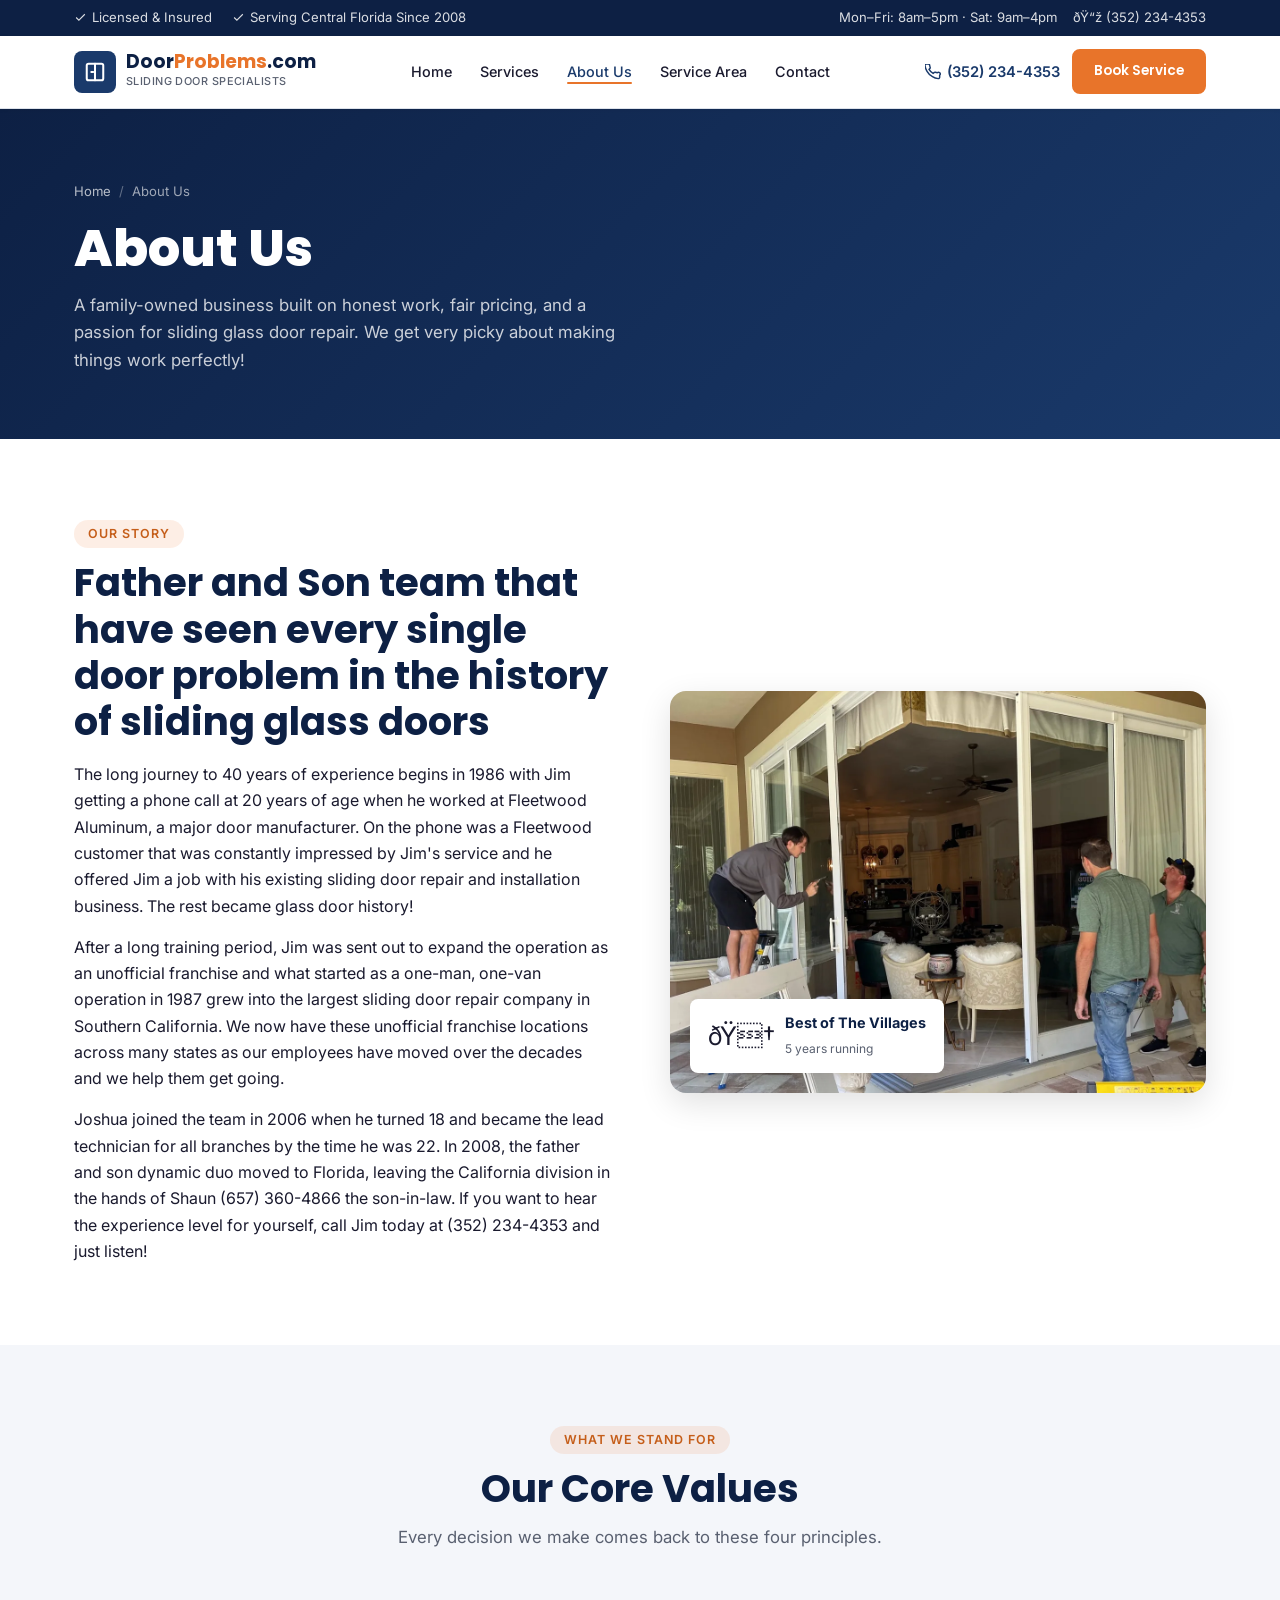
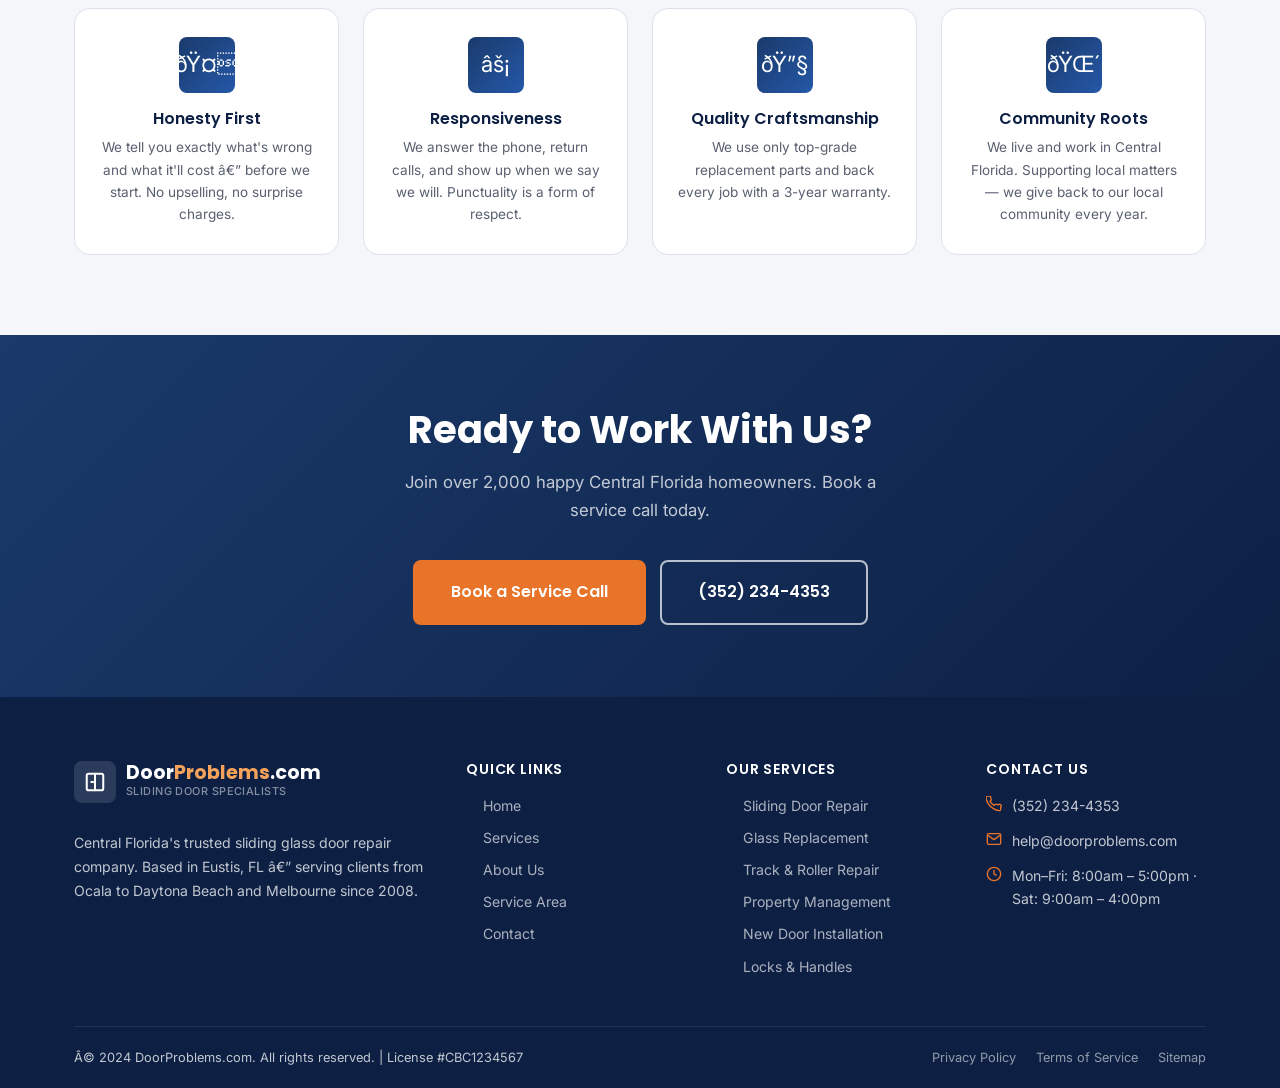
==== about.html @ 9798631f "about: add about-us-pic-02.webp (resized from 3024px to 1200px, 136KB) Co-Authored-By: Claude Sonnet" ====
﻿<!DOCTYPE html>
<html lang="en">
<head>
  <meta charset="UTF-8">
  <meta name="viewport" content="width=device-width, initial-scale=1.0">
  <meta name="description" content="About DoorProblems.com â€” a family-owned sliding glass door repair company serving Central Florida since 2008. Meet our team and learn our story.">
  <meta name="keywords" content="about DoorProblems, sliding door repair company Florida, local door repair, family owned business The Villages">
  <meta property="og:title" content="About Us | DoorProblems.com â€” Sliding Door Repair Florida">
  <title>About Us | DoorProblems.com â€” Sliding Glass Door Repair Central Florida</title>
  <link rel="canonical" href="https://doorproblems.com/about.html">
  <link rel="preconnect" href="https://fonts.googleapis.com">
  <link rel="preconnect" href="https://fonts.gstatic.com" crossorigin>
  <link href="https://fonts.googleapis.com/css2?family=Inter:wght@400;500;600&family=Poppins:wght@600;700;800&display=swap" rel="stylesheet">
  <meta property="og:type" content="website">
  <meta property="og:url" content="https://doorproblems.com/about.html">
  <meta property="og:site_name" content="DoorProblems.com">
  <meta property="og:description" content="About DoorProblems.com â€” a family-owned sliding glass door repair company serving Central Florida since 2008. Meet our team and learn our story.">
  <meta property="og:image" content="https://doorproblems.com/images/josh-chris-resized-01.jpg">
  <meta name="twitter:card" content="summary_large_image">
  <meta name="twitter:title" content="About Us | DoorProblems.com â€” Sliding Door Repair Florida">
  <meta name="twitter:description" content="About DoorProblems.com â€” a family-owned sliding glass door repair company serving Central Florida since 2008. Meet our team and learn our story.">
  <meta name="twitter:image" content="https://doorproblems.com/images/josh-chris-resized-01.jpg">
  <meta name="theme-color" content="#0d2044">
  <link rel="stylesheet" href="css/styles.css">

  <!-- Structured data: LocalBusiness (service-area) + WebSite. Helps Google show
       the business in local results, the map pack, and rich snippets. -->
  <script type="application/ld+json">
  {
    "@context": "https://schema.org",
    "@graph": [
      {
        "@type": "LocalBusiness",
        "@id": "https://doorproblems.com/#business",
        "name": "DoorProblems.com",
        "alternateName": "Sliding Door Specialists",
        "url": "https://doorproblems.com/",
        "image": "https://doorproblems.com/images/josh-chris-resized-01.jpg",
        "description": "Family-run sliding glass door repair serving Central Florida since 2008 â€” roller and track repair, glass replacement, new door installation, locks and handles. Flat-rate pricing over the phone.",
        "telephone": "+13522344353",
        "email": "help@doorproblems.com",
        "foundingDate": "2008",
        "priceRange": "$$",
        "address": {
          "@type": "PostalAddress",
          "addressRegion": "FL",
          "addressCountry": "US"
        },
        "areaServed": [
          { "@type": "City", "name": "Eustis, FL" },
          { "@type": "City", "name": "The Villages, FL" },
          { "@type": "City", "name": "Ocala, FL" },
          { "@type": "City", "name": "Daytona Beach, FL" },
          { "@type": "City", "name": "Melbourne, FL" },
          { "@type": "City", "name": "Orlando, FL" },
          { "@type": "City", "name": "Kissimmee, FL" },
          { "@type": "City", "name": "Leesburg, FL" },
          { "@type": "AdministrativeArea", "name": "Central Florida" }
        ],
        "openingHoursSpecification": [
          {
            "@type": "OpeningHoursSpecification",
            "dayOfWeek": ["Monday", "Tuesday", "Wednesday", "Thursday", "Friday"],
            "opens": "08:00",
            "closes": "17:00"
          }
        ],
        "knowsAbout": [
          "Sliding glass door repair",
          "Door roller replacement",
          "Sliding door track repair",
          "Glass replacement",
          "Sliding door lock and handle repair",
          "New sliding door installation"
        ]
      },
      {
        "@type": "WebSite",
        "@id": "https://doorproblems.com/#website",
        "url": "https://doorproblems.com/",
        "name": "DoorProblems.com",
        "publisher": { "@id": "https://doorproblems.com/#business" }
      }
    ]
  }
  </script>
  <link rel="icon" href="data:image/svg+xml,<svg xmlns='http://www.w3.org/2000/svg' viewBox='0 0 100 100'><text y='.9em' font-size='90'>ðŸšª</text></svg>">
</head>
<body>

  <!-- Top Bar -->
  <div class="top-bar">
    <div class="container">
      <div class="top-bar-left">
        <div class="top-bar-badge">
          <svg width="13" height="13" viewBox="0 0 24 24" fill="none" stroke="currentColor" stroke-width="2"><polyline points="20 6 9 17 4 12"/></svg>
          Licensed &amp; Insured
        </div>
        <div class="top-bar-badge">
          <svg width="13" height="13" viewBox="0 0 24 24" fill="none" stroke="currentColor" stroke-width="2"><polyline points="20 6 9 17 4 12"/></svg>
          Serving Central Florida Since 2008
        </div>
      </div>
      <div class="top-bar-right">
        <span>Mon&#x2013;Fri: 8am&#x2013;5pm &middot; Sat: 9am&#x2013;4pm</span>
        <a href="tel:3522344353">ðŸ“ž (352) 234-4353</a>
      </div>
    </div>
  </div>

  <!-- Navigation -->
  <nav class="nav">
    <div class="container nav-inner">
      <a href="index.html" class="nav-logo">
        <div class="nav-logo-icon">
          <svg width="22" height="22" viewBox="0 0 24 24" fill="none" stroke="currentColor" stroke-width="2.2" stroke-linecap="round" stroke-linejoin="round"><rect x="3" y="3" width="18" height="18" rx="2"/><line x1="12" y1="3" x2="12" y2="21"/><line x1="8" y1="12" x2="10" y2="12"/></svg>
        </div>
        <div>
          <div class="nav-logo-text">Door<span>Problems</span>.com</div>
          <div class="nav-logo-sub">Sliding Door Specialists</div>
        </div>
      </a>
      <ul class="nav-links">
        <li><a href="index.html">Home</a></li>
        <li><a href="services.html">Services</a></li>
        <li><a href="about.html" class="active">About Us</a></li>
        <li><a href="service-area.html">Service Area</a></li>
        <li><a href="contact.html">Contact</a></li>
      </ul>
      <div class="nav-cta">
        <a href="tel:3522344353" class="nav-phone">
          <svg width="16" height="16" viewBox="0 0 24 24" fill="none" stroke="currentColor" stroke-width="2.2"><path d="M22 16.92v3a2 2 0 01-2.18 2 19.79 19.79 0 01-8.63-3.07A19.5 19.5 0 013.07 11a19.79 19.79 0 01-3.07-8.67A2 2 0 012 .18h3a2 2 0 012 1.72c.127.96.361 1.903.7 2.81a2 2 0 01-.45 2.11L6.09 8.07a16 16 0 006.11 6.11l1.27-1.27a2 2 0 012.11-.45c.907.339 1.85.573 2.81.7A2 2 0 0122 16.92z"/></svg>
          (352) 234-4353
        </a>
        <a href="contact.html#booking" class="btn btn-primary btn-sm">Book Service</a>
      </div>
      <button class="hamburger" aria-label="Open menu" aria-expanded="false">
        <span></span><span></span><span></span>
      </button>
    </div>
    <div class="mobile-menu">
      <a href="index.html">Home</a>
      <a href="services.html">Services</a>
      <a href="about.html">About Us</a>
      <a href="service-area.html">Service Area</a>
      <a href="contact.html">Contact</a>
      <a href="tel:3522344353" class="mobile-phone">ðŸ“ž (352) 234-4353</a>
      <a href="contact.html#booking" class="mobile-book">ðŸ“… Book Service</a>
    </div>
  </nav>

  <!-- Page Hero -->
  <div class="page-hero">
    <div class="container">
      <nav class="breadcrumb" aria-label="Breadcrumb">
        <a href="index.html">Home</a>
        <span class="breadcrumb-sep">/</span>
        <span>About Us</span>
      </nav>
      <h1>About Us</h1>
      <p>A family-owned business built on honest work, fair pricing, and a passion for sliding glass door repair. We get very picky about making things work perfectly!</p>
    </div>
  </div>

  <!-- Our Story -->
  <section class="section">
    <div class="container">
      <div style="display:grid;grid-template-columns:1fr 1fr;gap:60px;align-items:center;" class="why-grid">
        <div>
          <span class="section-label">Our Story</span>
          <h2 style=”margin-top:10px;”>Father and Son team that have seen every single door problem in the history of sliding glass doors</h2>
          <p style=”color:var(--text-light);margin-top:16px;”>The long journey to 40 years of experience begins in 1986 with Jim getting a phone call at 20 years of age when he worked at Fleetwood Aluminum, a major door manufacturer. On the phone was a Fleetwood customer that was constantly impressed by Jim's service and he offered Jim a job with his existing sliding door repair and installation business. The rest became glass door history!</p>
          <p style=”color:var(--text-light);”>After a long training period, Jim was sent out to expand the operation as an unofficial franchise and what started as a one-man, one-van operation in 1987 grew into the largest sliding door repair company in Southern California. We now have these unofficial franchise locations across many states as our employees have moved over the decades and we help them get going.</p>
          <p style=”color:var(--text-light);”>Joshua joined the team in 2006 when he turned 18 and became the lead technician for all branches by the time he was 22. In 2008, the father and son dynamic duo moved to Florida, leaving the California division in the hands of Shaun (657) 360-4866 the son-in-law. If you want to hear the experience level for yourself, call Jim today at (352) 234-4353 and just listen!</p>
        </div>
        <div class="why-img-wrap">
          <img src="images/about-us-pic-02.webp" alt="Jim and Joshua — DoorProblems.com Sliding Door Specialists">
          <div class="why-img-badge">
            <div class="why-img-badge-icon">ðŸ†</div>
            <div>
              <strong>Best of The Villages</strong>
              <span>5 years running</span>
            </div>
          </div>
        </div>
      </div>
    </div>
  </section>

  <!-- Values -->
  <section class="section section-alt">
    <div class="container">
      <div class="section-header">
        <span class="section-label">What We Stand For</span>
        <h2>Our Core Values</h2>
        <p>Every decision we make comes back to these four principles.</p>
      </div>
      <div class="values-grid">
        <div class="value-card">
          <div class="value-card-icon">ðŸ¤</div>
          <h3>Honesty First</h3>
          <p>We tell you exactly what's wrong and what it'll cost â€” before we start. No upselling, no surprise charges.</p>
        </div>
        <div class="value-card">
          <div class="value-card-icon">âš¡</div>
          <h3>Responsiveness</h3>
          <p>We answer the phone, return calls, and show up when we say we will. Punctuality is a form of respect.</p>
        </div>
        <div class="value-card">
          <div class="value-card-icon">ðŸ”§</div>
          <h3>Quality Craftsmanship</h3>
          <p>We use only top-grade replacement parts and back every job with a 3-year warranty.</p>
        </div>
        <div class="value-card">
          <div class="value-card-icon">ðŸŒ´</div>
          <h3>Community Roots</h3>
          <p>We live and work in Central Florida. Supporting local matters — we give back to our local community every year.</p>
        </div>
      </div>
    </div>
  </section>

  <!-- CTA Band -->
  <section class="cta-band">
    <div class="container">
      <h2>Ready to Work With Us?</h2>
      <p>Join over 2,000 happy Central Florida homeowners. Book a service call today.</p>
      <div class="cta-band-actions">
        <a href="contact.html#booking" class="btn btn-primary btn-lg">Book a Service Call</a>
        <a href="tel:3522344353" class="btn btn-outline btn-lg">(352) 234-4353</a>
      </div>
    </div>
  </section>

  <!-- Footer -->
  <footer class="footer">
    <div class="container">
      <div class="footer-grid">
        <div class="footer-brand">
          <a href="index.html" class="nav-logo" style="margin-bottom:14px;display:inline-flex;">
            <div class="nav-logo-icon" style="background:rgba(255,255,255,.12);">
              <svg width="22" height="22" viewBox="0 0 24 24" fill="none" stroke="currentColor" stroke-width="2.2" stroke-linecap="round" stroke-linejoin="round"><rect x="3" y="3" width="18" height="18" rx="2"/><line x1="12" y1="3" x2="12" y2="21"/><line x1="8" y1="12" x2="10" y2="12"/></svg>
            </div>
            <div>
              <div class="nav-logo-text">Door<span>Problems</span>.com</div>
              <div class="nav-logo-sub" style="color:rgba(255,255,255,.5);">Sliding Door Specialists</div>
            </div>
          </a>
          <p>Central Florida's trusted sliding glass door repair company. Based in Eustis, FL â€” serving clients from Ocala to Daytona Beach and Melbourne since 2008.</p>
        </div>
        <div class="footer-col">
          <h4>Quick Links</h4>
          <ul>
            <li><a href="index.html">Home</a></li>
            <li><a href="services.html">Services</a></li>
            <li><a href="about.html">About Us</a></li>
            <li><a href="service-area.html">Service Area</a></li>
            <li><a href="contact.html">Contact</a></li>
          </ul>
        </div>
        <div class="footer-col">
          <h4>Our Services</h4>
          <ul>
            <li><a href="services.html#sliding-repair">Sliding Door Repair</a></li>
            <li><a href="services.html#glass">Glass Replacement</a></li>
            <li><a href="services.html#track-roller">Track &amp; Roller Repair</a></li>
            <li><a href="services.html#property">Property Management</a></li>
            <li><a href="services.html#installation">New Door Installation</a></li>
            <li><a href="services.html#locks">Locks &amp; Handles</a></li>
          </ul>
        </div>
        <div class="footer-col">
          <h4>Contact Us</h4>
          <div class="footer-contact-item">
            <svg width="16" height="16" viewBox="0 0 24 24" fill="none" stroke="currentColor" stroke-width="2"><path d="M22 16.92v3a2 2 0 01-2.18 2 19.79 19.79 0 01-8.63-3.07A19.5 19.5 0 013.07 11a19.79 19.79 0 01-3.07-8.67A2 2 0 012 .18h3a2 2 0 012 1.72c.127.96.361 1.903.7 2.81a2 2 0 01-.45 2.11L6.09 8.07a16 16 0 006.11 6.11l1.27-1.27a2 2 0 012.11-.45c.907.339 1.85.573 2.81.7A2 2 0 0122 16.92z"/></svg>
            <div><a href="tel:3522344353">(352) 234-4353</a></div>
          </div>
          <div class="footer-contact-item">
            <svg width="16" height="16" viewBox="0 0 24 24" fill="none" stroke="currentColor" stroke-width="2"><path d="M4 4h16c1.1 0 2 .9 2 2v12c0 1.1-.9 2-2 2H4c-1.1 0-2-.9-2-2V6c0-1.1.9-2 2-2z"/><polyline points="22,6 12,13 2,6"/></svg>
            <div><a href="mailto:help@doorproblems.com">help@doorproblems.com</a></div>
          </div>
          <div class="footer-contact-item">
            <svg width="16" height="16" viewBox="0 0 24 24" fill="none" stroke="currentColor" stroke-width="2"><circle cx="12" cy="12" r="10"/><polyline points="12 6 12 12 16 14"/></svg>
            <div><span>Mon&#x2013;Fri: 8:00am &#x2013; 5:00pm &middot; Sat: 9:00am &#x2013; 4:00pm</span></div>
          </div>
        </div>
      </div>
      <div class="footer-bottom">
        <span>Â© 2024 DoorProblems.com. All rights reserved. | License #CBC1234567</span>
        <div class="footer-bottom-links">
          <a href="#">Privacy Policy</a>
          <a href="#">Terms of Service</a>
          <a href="index.html">Sitemap</a>
        </div>
      </div>
    </div>
  </footer>

  <div class="sticky-call-bar">
    <a href="tel:3522344353" class="sticky-call">ðŸ“ž Call Now</a>
    <a href="contact.html#booking" class="sticky-book">ðŸ“… Book Online</a>
  </div>

  <script src="js/main.js"></script>
</body>
</html>
---- css/styles.css ----
/* ============================================================
   DoorProblems.com — Main Stylesheet
   Color palette: Navy primary, Orange accent, clean neutrals
   ============================================================ */

/* ── Reset & Base ─────────────────────────────────────────── */
*, *::before, *::after { box-sizing: border-box; margin: 0; padding: 0; }

:root {
  --primary:       #1a3a6b;
  --primary-dark:  #0d2044;
  --primary-light: #2558a8;
  --accent:        #e8742a;
  --accent-light:  #f5a35a;
  --accent-dark:   #c55e1a;
  --bg:            #f4f6fa;
  --bg-alt:        #ffffff;
  --text:          #1a1a2e;
  --text-light:    #596070;
  --border:        #dde2ea;
  --white:         #ffffff;
  --shadow-sm:     0 1px 4px rgba(0,0,0,.07);
  --shadow-md:     0 4px 16px rgba(0,0,0,.1);
  --shadow-lg:     0 10px 32px rgba(0,0,0,.12);
  --radius:        8px;
  --radius-lg:     16px;
  --ease:          .25s ease;
  --sans:          'Inter', system-ui, sans-serif;
  --heading:       'Poppins', var(--sans);
  --max-w:         1180px;
}

html { scroll-behavior: smooth; overflow-x: hidden; }
body { overflow-x: hidden; }

body {
  font-family: var(--sans);
  font-size: 16px;
  line-height: 1.65;
  color: var(--text);
  background: var(--bg-alt);
}

img { max-width: 100%; height: auto; display: block; }
a { color: inherit; text-decoration: none; }
ul { list-style: none; }

/* ── Typography ───────────────────────────────────────────── */
h1,h2,h3,h4 {
  font-family: var(--heading);
  line-height: 1.2;
  color: var(--primary-dark);
}
h1 { font-size: clamp(2rem, 5vw, 3.2rem); font-weight: 800; }
h2 { font-size: clamp(1.6rem, 3.5vw, 2.4rem); font-weight: 700; }
h3 { font-size: clamp(1.15rem, 2.5vw, 1.4rem); font-weight: 600; }
h4 { font-size: 1rem; font-weight: 600; }

p { margin-bottom: .9rem; }
p:last-child { margin-bottom: 0; }

/* ── Utilities ────────────────────────────────────────────── */
.container  { max-width: var(--max-w); margin: 0 auto; padding: 0 24px; }
.section    { padding: 80px 0; }
.section-alt { background: var(--bg); }

.section-label {
  display: inline-block;
  background: rgba(232,116,42,.12);
  color: var(--accent-dark);
  font-size: .78rem;
  font-weight: 600;
  letter-spacing: .08em;
  text-transform: uppercase;
  padding: 4px 14px;
  border-radius: 99px;
  margin-bottom: 12px;
}

.section-header { text-align: center; margin-bottom: 56px; }
.section-header p {
  max-width: 580px;
  margin: 12px auto 0;
  color: var(--text-light);
  font-size: 1.05rem;
}

.btn {
  display: inline-flex;
  align-items: center;
  gap: 8px;
  padding: 14px 28px;
  border-radius: var(--radius);
  font-family: var(--heading);
  font-size: .92rem;
  font-weight: 600;
  cursor: pointer;
  border: 2px solid transparent;
  transition: all var(--ease);
  white-space: nowrap;
}
.btn-primary {
  background: var(--accent);
  color: var(--white);
  border-color: var(--accent);
}
.btn-primary:hover { background: var(--accent-dark); border-color: var(--accent-dark); transform: translateY(-1px); box-shadow: var(--shadow-md); }
.btn-outline {
  background: transparent;
  color: var(--white);
  border-color: rgba(255,255,255,.7);
}
.btn-outline:hover { background: rgba(255,255,255,.15); border-color: var(--white); }
.btn-secondary {
  background: var(--white);
  color: var(--primary);
  border-color: var(--border);
}
.btn-secondary:hover { border-color: var(--primary); background: var(--bg); transform: translateY(-1px); }
.btn-lg { padding: 17px 36px; font-size: 1rem; }
.btn-sm { padding: 9px 20px; font-size: .85rem; }

/* ── Top Bar ──────────────────────────────────────────────── */
.top-bar {
  background: var(--primary-dark);
  color: rgba(255,255,255,.85);
  font-size: .82rem;
  padding: 7px 0;
}
.top-bar .container {
  display: flex;
  justify-content: space-between;
  align-items: center;
  gap: 16px;
  flex-wrap: wrap;
}
.top-bar a { color: rgba(255,255,255,.85); transition: color var(--ease); }
.top-bar a:hover { color: var(--accent-light); }
.top-bar-left { display: flex; gap: 20px; align-items: center; }
.top-bar-right { display: flex; gap: 16px; align-items: center; }
.top-bar-badge {
  display: flex;
  align-items: center;
  gap: 5px;
}
.top-bar-badge svg { flex-shrink: 0; }

/* ── Navigation ───────────────────────────────────────────── */
.nav {
  position: sticky;
  top: 0;
  z-index: 900;
  background: var(--white);
  border-bottom: 1px solid var(--border);
  box-shadow: var(--shadow-sm);
}
.nav-inner {
  display: flex;
  align-items: center;
  justify-content: space-between;
  height: 72px;
  gap: 24px;
}

/* Logo */
.nav-logo {
  display: flex;
  align-items: center;
  gap: 10px;
  flex-shrink: 0;
}
.nav-logo-icon {
  width: 42px;
  height: 42px;
  background: var(--primary);
  border-radius: var(--radius);
  display: flex;
  align-items: center;
  justify-content: center;
  color: var(--white);
}
.nav-logo-text {
  font-family: var(--heading);
  font-size: 1.18rem;
  font-weight: 700;
  color: var(--primary-dark);
  line-height: 1.1;
}
.nav-logo-text span { color: var(--accent); }
.nav-logo-sub {
  font-family: var(--sans);
  font-size: .68rem;
  font-weight: 500;
  color: var(--text-light);
  letter-spacing: .04em;
  text-transform: uppercase;
}

/* Nav links */
.nav-links {
  display: flex;
  align-items: center;
  gap: 4px;
  flex: 1;
  justify-content: center;
}
.nav-links a {
  font-size: .9rem;
  font-weight: 500;
  color: var(--text);
  padding: 8px 12px;
  border-radius: var(--radius);
  transition: all var(--ease);
  position: relative;
}
.nav-links a::after {
  content: '';
  position: absolute;
  bottom: 4px;
  left: 12px;
  right: 12px;
  height: 2px;
  background: var(--accent);
  border-radius: 2px;
  transform: scaleX(0);
  transition: transform var(--ease);
}
.nav-links a:hover, .nav-links a.active { color: var(--primary); }
.nav-links a:hover::after, .nav-links a.active::after { transform: scaleX(1); }

.nav-cta {
  display: flex;
  align-items: center;
  gap: 12px;
  flex-shrink: 0;
}
.nav-phone {
  font-weight: 600;
  color: var(--primary);
  font-size: .92rem;
  display: flex;
  align-items: center;
  gap: 6px;
}
.nav-phone:hover { color: var(--accent); }

/* Hamburger */
.hamburger {
  display: none;
  flex-direction: column;
  justify-content: center;
  gap: 5px;
  width: 40px;
  height: 40px;
  background: none;
  border: 1px solid var(--border);
  border-radius: var(--radius);
  cursor: pointer;
  padding: 8px;
  transition: all var(--ease);
}
.hamburger:hover { border-color: var(--primary); }
.hamburger span {
  display: block;
  height: 2px;
  background: var(--primary-dark);
  border-radius: 2px;
  transition: all var(--ease);
}
.hamburger.open span:nth-child(1) { transform: translateY(7px) rotate(45deg); }
.hamburger.open span:nth-child(2) { opacity: 0; }
.hamburger.open span:nth-child(3) { transform: translateY(-7px) rotate(-45deg); }

/* Mobile drawer */
.mobile-menu {
  display: none;
  flex-direction: column;
  background: var(--white);
  border-top: 1px solid var(--border);
  padding: 16px 24px 24px;
  gap: 4px;
  box-shadow: var(--shadow-md);
}
.mobile-menu.open { display: flex; }
.mobile-menu a {
  padding: 12px 16px;
  border-radius: var(--radius);
  font-weight: 500;
  color: var(--text);
  transition: background var(--ease);
}
.mobile-menu a:hover { background: var(--bg); color: var(--primary); }
.mobile-menu .mobile-book {
  margin-top: 12px;
  background: var(--accent);
  color: var(--white);
  text-align: center;
  font-weight: 600;
  border-radius: var(--radius);
  padding: 14px;
}
.mobile-menu .mobile-phone {
  display: flex;
  align-items: center;
  justify-content: center;
  gap: 8px;
  margin-top: 8px;
  padding: 12px;
  border: 2px solid var(--primary);
  border-radius: var(--radius);
  color: var(--primary);
  font-weight: 600;
  text-align: center;
}

/* ── Hero ─────────────────────────────────────────────────── */
.hero {
  position: relative;
  min-height: 88vh;
  display: flex;
  align-items: center;
  overflow: hidden;
  background: var(--primary-dark);
}
.hero-bg {
  position: absolute;
  inset: 0;
  object-fit: cover;
  width: 100%;
  height: 100%;
  opacity: .28;
}
.hero-overlay {
  position: absolute;
  inset: 0;
  background: linear-gradient(135deg, rgba(13,32,68,.92) 0%, rgba(26,58,107,.75) 60%, rgba(37,88,168,.5) 100%);
}
.hero-content {
  position: relative;
  z-index: 2;
  padding: 80px 0;
  display: flex;
  align-items: center;
  gap: 48px;
}

/* Left text column */
.hero-text {
  flex: 0 0 50%;
  max-width: 50%;
}

/* Right video column */
.hero-video {
  flex: 0 0 calc(50% - 24px);
  max-width: calc(50% - 24px);
  border-radius: var(--radius-lg);
  overflow: hidden;
  box-shadow: 0 24px 64px rgba(0,0,0,.45);
  position: relative;
  aspect-ratio: 16 / 9;
  background: #0d2044;
}

.hero-video-el {
  width: 100%;
  height: 100%;
  display: block;
  object-fit: cover;
}

.hero-video-overlay {
  position: absolute;
  inset: 0;
  display: flex;
  flex-direction: column;
  align-items: center;
  justify-content: center;
  gap: 14px;
  background: rgba(13,32,68,.30);
  border: none;
  cursor: pointer;
  transition: background .2s;
}
.hero-video-overlay:hover { background: rgba(13,32,68,.12); }
.hero-video-overlay.is-hidden { display: none; }

.hero-video-btn {
  width: 72px;
  height: 72px;
  border-radius: 50%;
  background: rgba(255,255,255,.92);
  display: flex;
  align-items: center;
  justify-content: center;
  box-shadow: 0 6px 20px rgba(0,0,0,.35);
}
.hero-video-tri {
  width: 0;
  height: 0;
  border-style: solid;
  border-width: 13px 0 13px 22px;
  border-color: transparent transparent transparent #0d2044;
  margin-left: 5px;
}
.hero-video-cap {
  color: #fff;
  font-weight: 600;
  font-size: .95rem;
  text-shadow: 0 2px 8px rgba(0,0,0,.6);
  letter-spacing: .3px;
}
.hero-badge {
  display: inline-flex;
  align-items: center;
  gap: 8px;
  background: rgba(255,255,255,.12);
  border: 1px solid rgba(255,255,255,.25);
  color: rgba(255,255,255,.9);
  font-size: .8rem;
  font-weight: 600;
  letter-spacing: .06em;
  text-transform: uppercase;
  padding: 6px 16px;
  border-radius: 99px;
  margin-bottom: 24px;
  backdrop-filter: blur(6px);
}
.hero-badge-dot {
  width: 7px;
  height: 7px;
  background: #4ade80;
  border-radius: 50%;
  animation: pulse-dot 2s infinite;
}
@keyframes pulse-dot {
  0%,100% { opacity: 1; transform: scale(1); }
  50% { opacity: .6; transform: scale(1.4); }
}
.hero h1 {
  color: var(--white);
  margin-bottom: 20px;
  max-width: 680px;
}
.hero h1 .highlight { color: var(--accent-light); }
.hero-sub {
  color: rgba(255,255,255,.82);
  font-size: 1.12rem;
  max-width: 560px;
  margin-bottom: 36px;
  line-height: 1.7;
}
.hero-actions { display: flex; gap: 14px; flex-wrap: wrap; margin-bottom: 56px; }
.hero-stats {
  display: flex;
  gap: 40px;
  flex-wrap: wrap;
}
.hero-stat {
  display: flex;
  flex-direction: column;
}
.hero-stat-num {
  font-family: var(--heading);
  font-size: 2rem;
  font-weight: 800;
  color: var(--white);
  line-height: 1;
}
.hero-stat-label {
  font-size: .8rem;
  color: rgba(255,255,255,.65);
  margin-top: 4px;
  text-transform: uppercase;
  letter-spacing: .06em;
}

/* ── Trust Badges ─────────────────────────────────────────── */
.trust-strip {
  background: var(--primary);
  padding: 20px 0;
}
.trust-strip-inner {
  display: flex;
  align-items: center;
  justify-content: center;
  gap: 0;
  flex-wrap: wrap;
}
.trust-badge {
  display: flex;
  align-items: center;
  gap: 10px;
  color: var(--white);
  padding: 12px 28px;
  border-right: 1px solid rgba(255,255,255,.15);
}
.trust-badge:last-child { border-right: none; }
.trust-badge-icon {
  width: 36px;
  height: 36px;
  background: rgba(255,255,255,.12);
  border-radius: 50%;
  display: flex;
  align-items: center;
  justify-content: center;
  flex-shrink: 0;
  font-size: 1rem;
}
.trust-badge-text strong {
  display: block;
  font-size: .88rem;
  font-weight: 700;
}
.trust-badge-text span {
  font-size: .74rem;
  color: rgba(255,255,255,.65);
}

/* ── Service Cards ────────────────────────────────────────── */
.services-grid {
  display: grid;
  grid-template-columns: repeat(auto-fill, minmax(300px, 1fr));
  gap: 24px;
}
.service-card {
  background: var(--white);
  border: 1px solid var(--border);
  border-radius: var(--radius-lg);
  overflow: hidden;
  transition: all var(--ease);
  display: flex;
  flex-direction: column;
}
.service-card:hover {
  transform: translateY(-4px);
  box-shadow: var(--shadow-lg);
  border-color: transparent;
}
.service-card-img {
  width: 100%;
  aspect-ratio: 16/9;
  object-fit: cover;
  background: linear-gradient(135deg, var(--primary) 0%, var(--primary-light) 100%);
  border-bottom: 1px solid var(--border);
}
.service-card-img-placeholder {
  width: 100%;
  aspect-ratio: 16/9;
  display: flex;
  align-items: center;
  justify-content: center;
  font-size: 3rem;
}
.service-card-body { padding: 24px; flex: 1; display: flex; flex-direction: column; }
.service-card-icon {
  width: 48px;
  height: 48px;
  background: linear-gradient(135deg, var(--accent), var(--accent-light));
  border-radius: var(--radius);
  display: flex;
  align-items: center;
  justify-content: center;
  color: var(--white);
  font-size: 1.3rem;
  margin-bottom: 16px;
  flex-shrink: 0;
}
.service-card h3 { margin-bottom: 8px; }
.service-card p { color: var(--text-light); font-size: .92rem; flex: 1; }
.service-card-link {
  display: inline-flex;
  align-items: center;
  gap: 6px;
  color: var(--accent);
  font-weight: 600;
  font-size: .88rem;
  margin-top: 16px;
  transition: gap var(--ease);
}
.service-card-link:hover { gap: 10px; }

/* ── Why Choose Us ────────────────────────────────────────── */
.why-grid {
  display: grid;
  grid-template-columns: 1fr 1fr;
  gap: 60px;
  align-items: center;
}
.why-img-wrap {
  position: relative;
  border-radius: var(--radius-lg);
  overflow: hidden;
  box-shadow: var(--shadow-lg);
}
.why-img-wrap img {
  width: 100%;
  aspect-ratio: 4/3;
  object-fit: cover;
}
.why-img-badge {
  position: absolute;
  bottom: 20px;
  left: 20px;
  background: var(--white);
  border-radius: var(--radius);
  padding: 12px 18px;
  box-shadow: var(--shadow-md);
  display: flex;
  align-items: center;
  gap: 10px;
}
.why-img-badge-icon { font-size: 1.6rem; }
.why-img-badge strong { display: block; font-size: .9rem; color: var(--primary-dark); }
.why-img-badge span { font-size: .75rem; color: var(--text-light); }
.why-features { display: flex; flex-direction: column; gap: 20px; margin-top: 32px; }
.why-feature {
  display: flex;
  gap: 16px;
  align-items: flex-start;
}
.why-feature-icon {
  width: 44px;
  height: 44px;
  background: linear-gradient(135deg, rgba(26,58,107,.1), rgba(26,58,107,.05));
  border-radius: var(--radius);
  display: flex;
  align-items: center;
  justify-content: center;
  color: var(--primary);
  font-size: 1.1rem;
  flex-shrink: 0;
}
.why-feature-text strong { display: block; margin-bottom: 4px; font-size: .95rem; }
.why-feature-text p { font-size: .88rem; color: var(--text-light); margin: 0; }

/* ── Testimonials ─────────────────────────────────────────── */
.testimonials-grid {
  display: grid;
  grid-template-columns: repeat(auto-fill, minmax(300px, 1fr));
  gap: 24px;
}
.testimonial-card {
  background: var(--white);
  border: 1px solid var(--border);
  border-radius: var(--radius-lg);
  padding: 28px;
  transition: all var(--ease);
  display: flex;
  flex-direction: column;
}
.testimonial-card:hover { transform: translateY(-3px); box-shadow: var(--shadow-md); }
.stars { color: #f5a623; font-size: 1rem; letter-spacing: 2px; margin-bottom: 14px; }
.testimonial-quote { font-size: .95rem; color: var(--text); line-height: 1.7; flex: 1; font-style: italic; }
.testimonial-quote::before { content: '\201C'; font-size: 1.4rem; color: var(--accent); font-style: normal; margin-right: 2px; line-height: 0; vertical-align: -6px; }
.testimonial-author {
  display: flex;
  align-items: center;
  gap: 12px;
  margin-top: 20px;
  padding-top: 18px;
  border-top: 1px solid var(--border);
}
.testimonial-avatar {
  width: 44px;
  height: 44px;
  border-radius: 50%;
  object-fit: cover;
  background: linear-gradient(135deg, var(--primary), var(--primary-light));
  display: flex;
  align-items: center;
  justify-content: center;
  color: var(--white);
  font-weight: 700;
  font-size: .9rem;
  flex-shrink: 0;
  overflow: hidden;
}
.testimonial-author-info strong { display: block; font-size: .9rem; }
.testimonial-author-info span { font-size: .8rem; color: var(--text-light); }

/* ── CTA Band ─────────────────────────────────────────────── */
.cta-band {
  background: linear-gradient(135deg, var(--primary) 0%, var(--primary-dark) 100%);
  padding: 72px 0;
  text-align: center;
}
.cta-band h2 { color: var(--white); }
.cta-band p { color: rgba(255,255,255,.75); font-size: 1.05rem; max-width: 520px; margin: 16px auto 36px; }
.cta-band-actions { display: flex; justify-content: center; gap: 14px; flex-wrap: wrap; }

/* ── Service Detail (services page) ─────────────────────── */
.service-detail { padding: 56px 0; border-bottom: 1px solid var(--border); }
.service-detail:last-child { border-bottom: none; }
.service-detail-inner {
  display: grid;
  grid-template-columns: 1fr 1fr;
  gap: 60px;
  align-items: center;
}
.service-detail-inner.reverse { direction: rtl; }
.service-detail-inner.reverse > * { direction: ltr; }
.service-detail-img {
  border-radius: var(--radius-lg);
  overflow: hidden;
  box-shadow: var(--shadow-md);
}
.service-detail-img img {
  width: 100%;
  aspect-ratio: 4/3;
  object-fit: cover;
}
.service-detail-tag {
  display: inline-flex;
  align-items: center;
  gap: 8px;
  background: rgba(232,116,42,.1);
  color: var(--accent-dark);
  font-size: .78rem;
  font-weight: 600;
  text-transform: uppercase;
  letter-spacing: .08em;
  padding: 5px 14px;
  border-radius: 99px;
  margin-bottom: 14px;
}
.service-detail h2 { margin-bottom: 16px; }
.service-detail p { color: var(--text-light); margin-bottom: 20px; }
.service-checklist { display: flex; flex-direction: column; gap: 10px; margin-bottom: 28px; }
.service-checklist li {
  display: flex;
  align-items: center;
  gap: 10px;
  font-size: .9rem;
}
.service-checklist li::before {
  content: '';
  width: 20px;
  height: 20px;
  background: rgba(232,116,42,.12);
  border-radius: 50%;
  flex-shrink: 0;
  background-image: url("data:image/svg+xml,%3Csvg xmlns='http://www.w3.org/2000/svg' viewBox='0 0 20 20'%3E%3Cpath fill='%23e8742a' d='M16.7 5.3a1 1 0 010 1.4l-7.7 7.7a1 1 0 01-1.4 0L4.3 11a1 1 0 011.4-1.4l2.6 2.6 7-7a1 1 0 011.4 0z'/%3E%3C/svg%3E");
  background-size: contain;
  background-repeat: no-repeat;
}

/* ── About Page ───────────────────────────────────────────── */
.about-hero {
  background: linear-gradient(135deg, var(--primary-dark) 0%, var(--primary) 100%);
  padding: 100px 0 80px;
  color: var(--white);
  text-align: center;
}
.about-hero h1 { color: var(--white); margin-bottom: 16px; }
.about-hero p { color: rgba(255,255,255,.8); font-size: 1.05rem; max-width: 560px; margin: 0 auto; }

.values-grid {
  display: grid;
  grid-template-columns: repeat(auto-fill, minmax(220px, 1fr));
  gap: 24px;
}
.value-card {
  background: var(--white);
  border: 1px solid var(--border);
  border-radius: var(--radius-lg);
  padding: 28px 24px;
  text-align: center;
  transition: all var(--ease);
}
.value-card:hover { transform: translateY(-4px); box-shadow: var(--shadow-md); border-color: transparent; }
.value-card-icon {
  width: 56px;
  height: 56px;
  background: linear-gradient(135deg, var(--primary), var(--primary-light));
  border-radius: var(--radius);
  display: flex;
  align-items: center;
  justify-content: center;
  color: var(--white);
  font-size: 1.4rem;
  margin: 0 auto 16px;
}
.value-card h3 { font-size: 1rem; margin-bottom: 8px; }
.value-card p { font-size: .85rem; color: var(--text-light); margin: 0; }

.team-grid {
  display: grid;
  grid-template-columns: repeat(auto-fill, minmax(240px, 1fr));
  gap: 24px;
}
.team-card {
  background: var(--white);
  border: 1px solid var(--border);
  border-radius: var(--radius-lg);
  overflow: hidden;
  text-align: center;
  transition: all var(--ease);
}
.team-card:hover { transform: translateY(-4px); box-shadow: var(--shadow-md); }
.team-card-img {
  width: 100%;
  aspect-ratio: 3/4;
  object-fit: cover;
  background: linear-gradient(160deg, var(--primary) 0%, var(--primary-light) 100%);
}
.team-card-body { padding: 20px; }
.team-card h3 { font-size: 1rem; margin-bottom: 4px; }
.team-card-role { font-size: .82rem; color: var(--accent); font-weight: 600; }
.team-card-bio { font-size: .84rem; color: var(--text-light); margin-top: 10px; margin-bottom: 0; }

/* ── Service Area Page ────────────────────────────────────── */
.map-section {
  background: var(--bg);
  padding: 80px 0;
}
.map-wrap {
  border-radius: var(--radius-lg);
  overflow: hidden;
  box-shadow: var(--shadow-lg);
  aspect-ratio: 16/7;
  background: var(--border);
}
.map-wrap iframe {
  width: 100%;
  height: 100%;
  border: none;
}
.areas-grid {
  display: grid;
  grid-template-columns: repeat(auto-fill, minmax(260px, 1fr));
  gap: 20px;
  margin-top: 48px;
}
.area-card {
  background: var(--white);
  border: 1px solid var(--border);
  border-radius: var(--radius-lg);
  padding: 24px;
  transition: all var(--ease);
  display: flex;
  gap: 16px;
  align-items: flex-start;
}
.area-card:hover { border-color: var(--primary-light); box-shadow: var(--shadow-md); }
.area-card-icon {
  width: 44px;
  height: 44px;
  background: var(--bg);
  border-radius: var(--radius);
  display: flex;
  align-items: center;
  justify-content: center;
  font-size: 1.2rem;
  flex-shrink: 0;
}
.area-card h3 { font-size: .95rem; margin-bottom: 4px; }
.area-card p { font-size: .82rem; color: var(--text-light); margin: 0; }

/* ── Contact & Booking Form ───────────────────────────────── */
.contact-grid {
  display: grid;
  grid-template-columns: 1fr 1.6fr;
  gap: 48px;
  align-items: start;
}
.contact-info-card {
  background: var(--white);
  border: 1px solid var(--border);
  border-radius: var(--radius-lg);
  padding: 32px;
}
.contact-info-card h3 { margin-bottom: 24px; }
.contact-info-items { display: flex; flex-direction: column; gap: 20px; }
.contact-info-item {
  display: flex;
  gap: 14px;
  align-items: flex-start;
}
.contact-info-item-icon {
  width: 40px;
  height: 40px;
  background: rgba(26,58,107,.08);
  border-radius: var(--radius);
  display: flex;
  align-items: center;
  justify-content: center;
  color: var(--primary);
  font-size: 1rem;
  flex-shrink: 0;
}
.contact-info-item strong { display: block; font-size: .88rem; margin-bottom: 2px; }
.contact-info-item a { color: var(--accent); font-size: .92rem; }
.contact-info-item span { color: var(--text-light); font-size: .88rem; }
.hours-table { width: 100%; font-size: .88rem; }
.hours-table td { padding: 3px 0; }
.hours-table td:last-child { text-align: right; color: var(--primary); font-weight: 500; }

/* Forms */
.form-card {
  background: var(--white);
  border: 1px solid var(--border);
  border-radius: var(--radius-lg);
  padding: 36px;
}
.form-card h2 { margin-bottom: 8px; font-size: 1.6rem; }
.form-card > p { color: var(--text-light); margin-bottom: 28px; }

.form-grid { display: grid; grid-template-columns: 1fr 1fr; gap: 16px; }
.form-group { display: flex; flex-direction: column; gap: 6px; }
.form-group.full-width { grid-column: 1/-1; }
.form-group label {
  font-size: .85rem;
  font-weight: 600;
  color: var(--text);
}
.form-group label .req { color: var(--accent); margin-left: 2px; }
.form-group input,
.form-group select,
.form-group textarea {
  padding: 11px 14px;
  border: 1.5px solid var(--border);
  border-radius: var(--radius);
  font-family: var(--sans);
  font-size: .92rem;
  color: var(--text);
  background: var(--white);
  transition: border-color var(--ease), box-shadow var(--ease);
  outline: none;
}
.form-group input:focus,
.form-group select:focus,
.form-group textarea:focus {
  border-color: var(--primary-light);
  box-shadow: 0 0 0 3px rgba(26,58,107,.08);
}
.form-group input::placeholder,
.form-group textarea::placeholder { color: #aab1bc; }
.form-group textarea { resize: vertical; min-height: 110px; }
.form-group select { appearance: none; background-image: url("data:image/svg+xml,%3Csvg xmlns='http://www.w3.org/2000/svg' viewBox='0 0 16 16'%3E%3Cpath fill='%23596070' d='M8 11L2 5h12z'/%3E%3C/svg%3E"); background-repeat: no-repeat; background-position: right 12px center; padding-right: 36px; }

.form-submit { margin-top: 8px; }
.form-note { font-size: .8rem; color: var(--text-light); margin-top: 12px; }

.success-message {
  display: none;
  background: #ecfdf5;
  border: 1px solid #6ee7b7;
  border-radius: var(--radius-lg);
  padding: 32px;
  text-align: center;
  margin-top: 20px;
}
.success-message.show { display: block; }
.success-icon { font-size: 2.5rem; margin-bottom: 12px; }
.success-message h3 { color: #065f46; margin-bottom: 8px; }
.success-message p { color: #047857; margin: 0; }

/* ── Page Hero (inner pages) ──────────────────────────────── */
.page-hero {
  background: linear-gradient(135deg, var(--primary-dark) 0%, var(--primary) 100%);
  padding: 72px 0 64px;
  color: var(--white);
}
.page-hero h1 { color: var(--white); margin-bottom: 12px; }
.page-hero p { color: rgba(255,255,255,.78); font-size: 1.05rem; max-width: 560px; }
.breadcrumb {
  display: flex;
  gap: 8px;
  align-items: center;
  font-size: .82rem;
  color: rgba(255,255,255,.6);
  margin-bottom: 16px;
}
.breadcrumb a { color: rgba(255,255,255,.7); }
.breadcrumb a:hover { color: var(--white); }
.breadcrumb-sep { color: rgba(255,255,255,.35); }

/* ── Footer ───────────────────────────────────────────────── */
.footer {
  background: var(--primary-dark);
  color: rgba(255,255,255,.75);
  padding: 64px 0 0;
}
.footer-grid {
  display: grid;
  grid-template-columns: 1.6fr 1fr 1fr 1fr;
  gap: 40px;
  padding-bottom: 48px;
  border-bottom: 1px solid rgba(255,255,255,.08);
}
.footer-brand .nav-logo-text { color: var(--white); font-size: 1.2rem; }
.footer-brand .nav-logo-text span { color: var(--accent-light); }
.footer-brand p { font-size: .88rem; margin-top: 14px; line-height: 1.7; }
.footer-social { display: flex; gap: 10px; margin-top: 20px; }
.footer-social a {
  width: 36px;
  height: 36px;
  background: rgba(255,255,255,.08);
  border-radius: var(--radius);
  display: flex;
  align-items: center;
  justify-content: center;
  color: rgba(255,255,255,.7);
  font-size: .85rem;
  transition: all var(--ease);
  text-decoration: none;
}
.footer-social a:hover { background: var(--accent); color: var(--white); }
.footer-col h4 {
  color: var(--white);
  font-size: .88rem;
  font-weight: 600;
  text-transform: uppercase;
  letter-spacing: .06em;
  margin-bottom: 16px;
}
.footer-col ul { display: flex; flex-direction: column; gap: 9px; }
.footer-col ul a {
  font-size: .88rem;
  color: rgba(255,255,255,.65);
  transition: color var(--ease);
  display: flex;
  align-items: center;
  gap: 6px;
}
.footer-col ul a::before { content: '→'; font-size: .7rem; color: var(--accent); opacity: 0; transition: opacity var(--ease); }
.footer-col ul a:hover { color: var(--white); }
.footer-col ul a:hover::before { opacity: 1; }
.footer-contact-item {
  display: flex;
  gap: 10px;
  align-items: flex-start;
  margin-bottom: 12px;
  font-size: .88rem;
}
.footer-contact-item svg { margin-top: 2px; flex-shrink: 0; color: var(--accent); }
.footer-contact-item a { color: rgba(255,255,255,.75); }
.footer-contact-item a:hover { color: var(--white); }
.footer-bottom {
  padding: 20px 0;
  display: flex;
  justify-content: space-between;
  align-items: center;
  flex-wrap: wrap;
  gap: 12px;
  font-size: .8rem;
}
.footer-bottom-links {
  display: flex;
  gap: 20px;
}
.footer-bottom-links a { color: rgba(255,255,255,.55); }
.footer-bottom-links a:hover { color: rgba(255,255,255,.85); }

/* ── Sticky Phone Bar (mobile) ────────────────────────────── */
.sticky-call-bar {
  display: none;
  position: fixed;
  bottom: 0;
  left: 0;
  right: 0;
  z-index: 800;
  background: var(--primary);
  padding: 12px 24px;
  gap: 10px;
}
.sticky-call-bar a {
  flex: 1;
  text-align: center;
  padding: 12px;
  border-radius: var(--radius);
  font-weight: 600;
  font-size: .92rem;
}
.sticky-call-bar .sticky-call { background: var(--accent); color: var(--white); }
.sticky-call-bar .sticky-book { background: rgba(255,255,255,.15); color: var(--white); border: 1px solid rgba(255,255,255,.25); }

/* ── Page Specific ────────────────────────────────────────── */
.page-content-section { padding: 72px 0; }

/* Testimonials page full layout */
.testimonials-filter {
  display: flex;
  gap: 8px;
  flex-wrap: wrap;
  margin-bottom: 40px;
}
.filter-btn {
  padding: 8px 18px;
  border: 1.5px solid var(--border);
  border-radius: 99px;
  font-size: .85rem;
  font-weight: 500;
  cursor: pointer;
  background: var(--white);
  color: var(--text-light);
  transition: all var(--ease);
}
.filter-btn.active, .filter-btn:hover {
  border-color: var(--primary);
  color: var(--primary);
  background: rgba(26,58,107,.05);
}

/* Rating summary block */
.rating-summary {
  display: flex;
  align-items: center;
  gap: 40px;
  background: var(--white);
  border: 1px solid var(--border);
  border-radius: var(--radius-lg);
  padding: 32px 40px;
  margin-bottom: 48px;
  flex-wrap: wrap;
}
.rating-big-num {
  font-family: var(--heading);
  font-size: 4rem;
  font-weight: 800;
  color: var(--primary-dark);
  line-height: 1;
}
.rating-stars-big { color: #f5a623; font-size: 1.4rem; letter-spacing: 4px; margin-top: 4px; }
.rating-label { font-size: .88rem; color: var(--text-light); margin-top: 4px; }
.rating-bars { flex: 1; min-width: 200px; }
.rating-bar-row { display: flex; align-items: center; gap: 10px; font-size: .82rem; margin-bottom: 6px; }
.rating-bar-track { flex: 1; height: 6px; background: var(--border); border-radius: 3px; }
.rating-bar-fill { height: 100%; background: #f5a623; border-radius: 3px; }
.rating-bar-count { color: var(--text-light); min-width: 24px; text-align: right; }
.rating-platforms { display: flex; gap: 24px; flex-wrap: wrap; }
.rating-platform { display: flex; align-items: center; gap: 8px; }
.platform-icon { width: 28px; height: 28px; }
.platform-name { font-size: .85rem; font-weight: 600; }
.platform-score { font-size: .85rem; color: var(--text-light); }

/* ── FAQ ──────────────────────────────────────────────────── */
.faq { max-width: 760px; margin: 0 auto; }
.faq-item {
  background: var(--bg);
  border: 1px solid var(--border);
  border-radius: var(--radius);
  margin-bottom: 14px;
}
.faq-item summary {
  list-style: none;
  cursor: pointer;
  position: relative;
  padding: 20px 56px 20px 22px;
  font-family: var(--heading);
  font-weight: 600;
  font-size: 1.02rem;
  color: var(--primary-dark);
}
.faq-item summary::-webkit-details-marker { display: none; }
.faq-item summary::after {
  content: "+";
  position: absolute;
  right: 22px;
  top: 50%;
  transform: translateY(-50%);
  font-size: 1.5rem;
  font-weight: 400;
  line-height: 1;
  color: var(--accent);
}
.faq-item[open] summary::after { content: "−"; }
.faq-item summary:hover { color: var(--accent-dark); }
.faq-answer { padding: 0 22px 22px; color: var(--text-light); line-height: 1.7; }
.faq-answer p { margin-bottom: .8rem; }
.faq-answer a { color: var(--accent-dark); font-weight: 600; }

/* ── Responsive ───────────────────────────────────────────── */
@media (max-width: 1024px) {
  .why-grid { grid-template-columns: minmax(0, 1fr); gap: 40px; }
  .why-img-wrap { order: -1; }
  .service-detail-inner { grid-template-columns: 1fr; gap: 32px; }
  .service-detail-inner.reverse { direction: ltr; }
  .contact-grid { grid-template-columns: 1fr; }
  .footer-grid { grid-template-columns: 1fr 1fr; }
}

@media (max-width: 768px) {
  .section { padding: 56px 0; }
  .btn { white-space: normal; text-align: center; }
  .nav-links { display: none; }
  .nav-cta { display: none; }
  .hamburger { display: flex; }
  .hero { min-height: auto; }
  .hero-content { flex-direction: column; gap: 32px; }
  .hero-text { flex: 0 0 100%; max-width: 100%; }
  .hero-video { flex: 0 0 100%; max-width: 100%; }
  .trust-badge { border-right: none; border-bottom: 1px solid rgba(255,255,255,.15); padding: 10px 20px; width: 50%; justify-content: center; }
  .trust-badge:nth-child(3), .trust-badge:nth-child(4) { border-bottom: none; }
  .form-grid { grid-template-columns: 1fr; }
  .footer-grid { grid-template-columns: 1fr; gap: 28px; }
  .footer-bottom { flex-direction: column; text-align: center; }
  .sticky-call-bar { display: flex; }
  body { padding-bottom: 68px; }
  .top-bar .top-bar-left { display: none; }
}

@media (max-width: 480px) {
  .container { padding: 0 20px; }
  .hero-actions { flex-direction: column; }
  .hero-stats { gap: 24px; }
  .trust-badge { width: 100%; }
  .rating-summary { flex-direction: column; gap: 24px; }
  .rating-platforms { flex-direction: column; gap: 12px; }
  .form-card { padding: 24px 20px; }
}
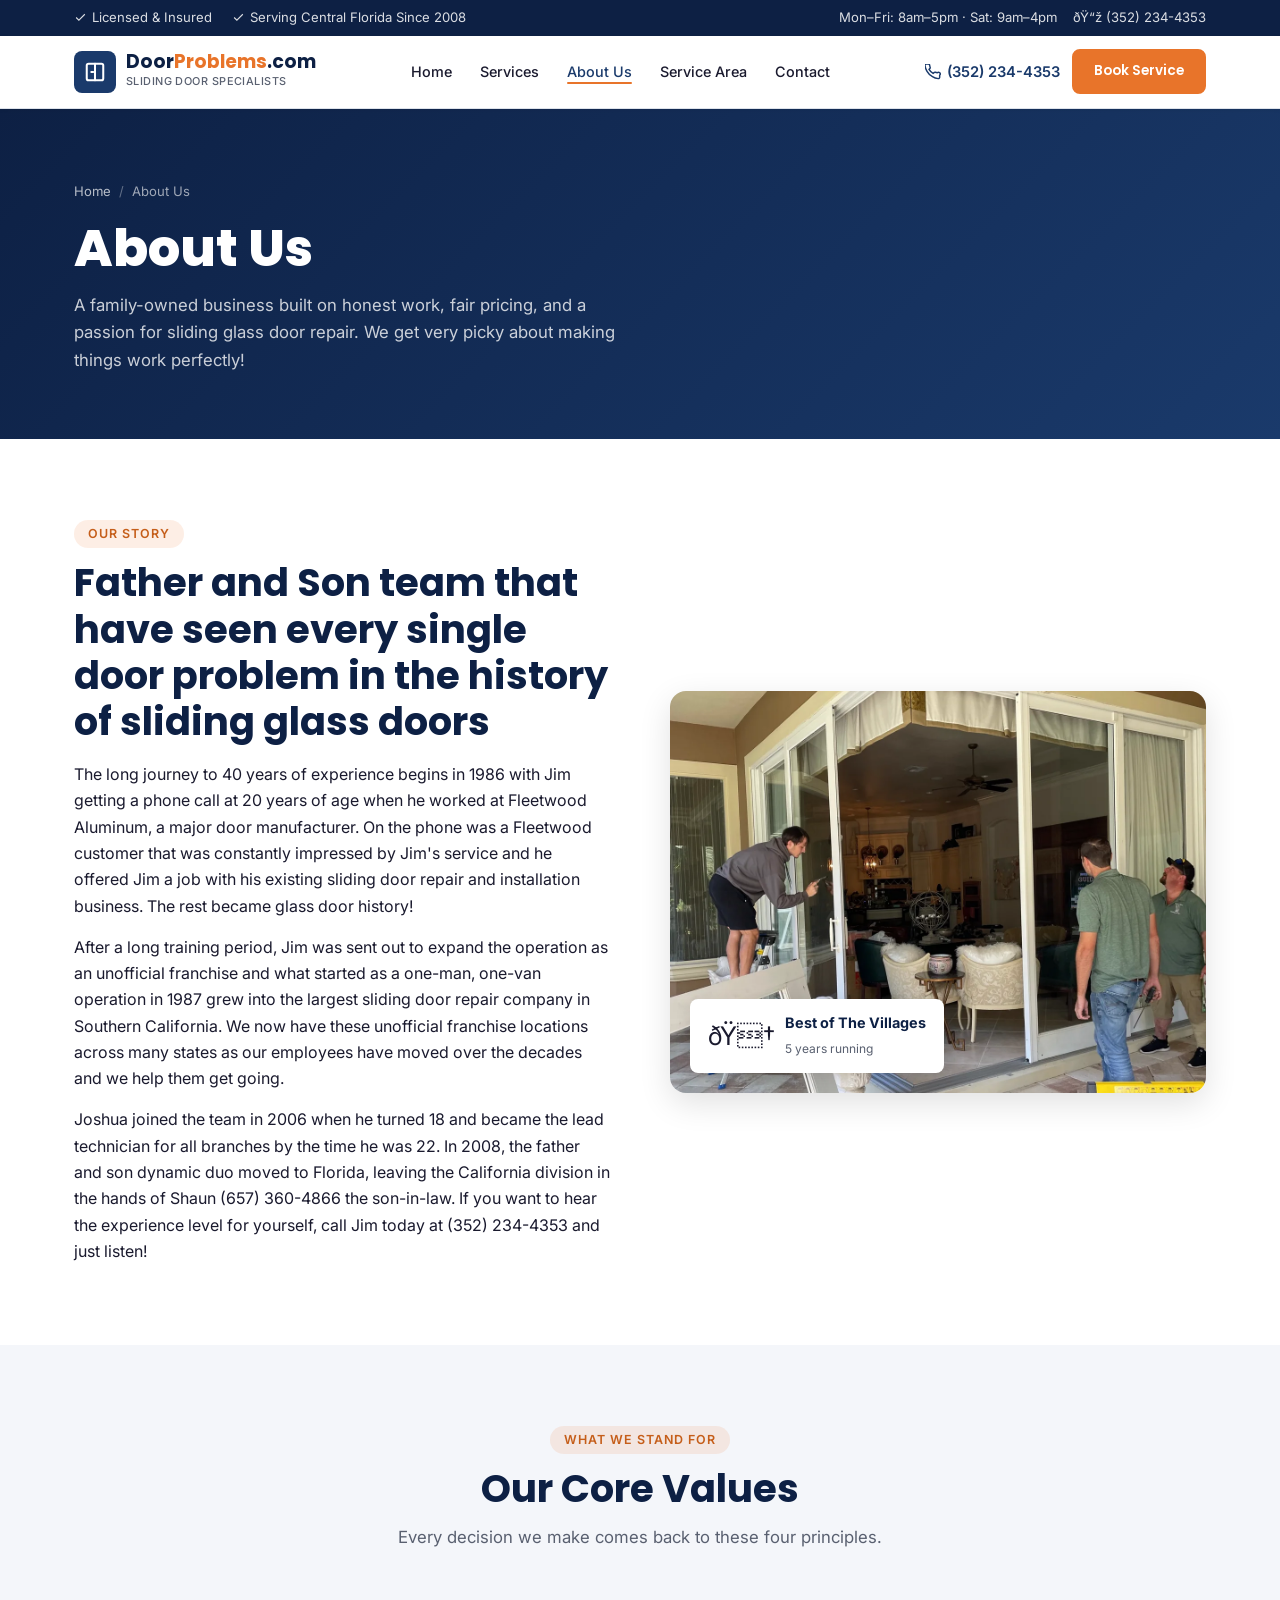
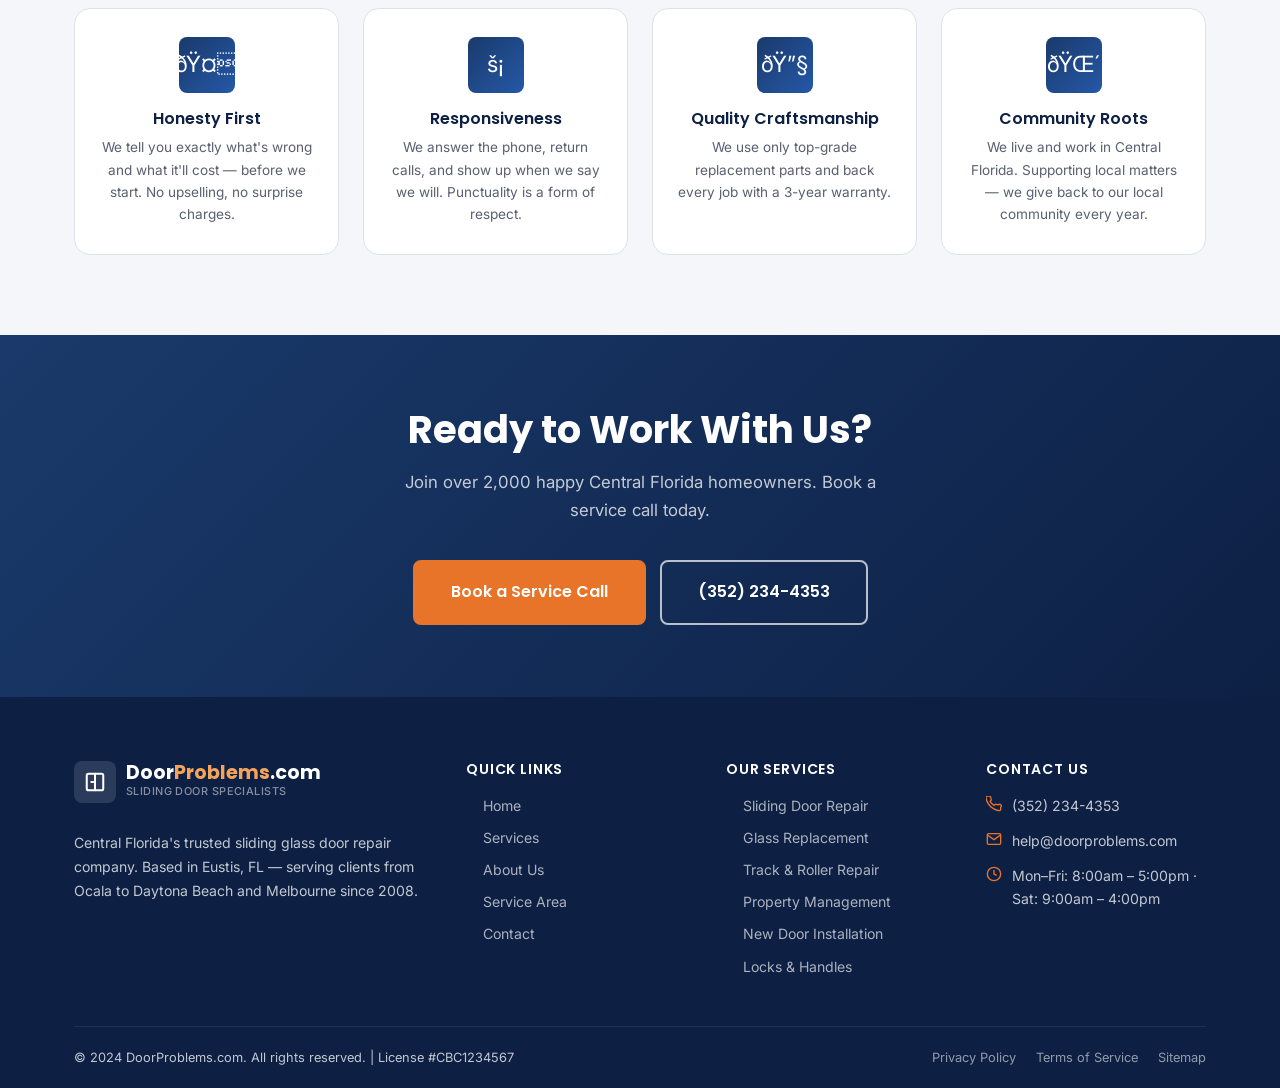
==== commit c716d1ac: "Fix site-wide encoding issues and update hours across all pages Replaced garbled Windows-1252 double" ====
--- a/about.html
+++ b/about.html
@@ -3,10 +3,10 @@
 <head>
   <meta charset="UTF-8">
   <meta name="viewport" content="width=device-width, initial-scale=1.0">
-  <meta name="description" content="About DoorProblems.com â€” a family-owned sliding glass door repair company serving Central Florida since 2008. Meet our team and learn our story.">
+  <meta name="description" content="About DoorProblems.com — a family-owned sliding glass door repair company serving Central Florida since 2008. Meet our team and learn our story.">
   <meta name="keywords" content="about DoorProblems, sliding door repair company Florida, local door repair, family owned business The Villages">
-  <meta property="og:title" content="About Us | DoorProblems.com â€” Sliding Door Repair Florida">
-  <title>About Us | DoorProblems.com â€” Sliding Glass Door Repair Central Florida</title>
+  <meta property="og:title" content="About Us | DoorProblems.com — Sliding Door Repair Florida">
+  <title>About Us | DoorProblems.com — Sliding Glass Door Repair Central Florida</title>
   <link rel="canonical" href="https://doorproblems.com/about.html">
   <link rel="preconnect" href="https://fonts.googleapis.com">
   <link rel="preconnect" href="https://fonts.gstatic.com" crossorigin>
@@ -14,11 +14,11 @@
   <meta property="og:type" content="website">
   <meta property="og:url" content="https://doorproblems.com/about.html">
   <meta property="og:site_name" content="DoorProblems.com">
-  <meta property="og:description" content="About DoorProblems.com â€” a family-owned sliding glass door repair company serving Central Florida since 2008. Meet our team and learn our story.">
+  <meta property="og:description" content="About DoorProblems.com — a family-owned sliding glass door repair company serving Central Florida since 2008. Meet our team and learn our story.">
   <meta property="og:image" content="https://doorproblems.com/images/josh-chris-resized-01.jpg">
   <meta name="twitter:card" content="summary_large_image">
-  <meta name="twitter:title" content="About Us | DoorProblems.com â€” Sliding Door Repair Florida">
-  <meta name="twitter:description" content="About DoorProblems.com â€” a family-owned sliding glass door repair company serving Central Florida since 2008. Meet our team and learn our story.">
+  <meta name="twitter:title" content="About Us | DoorProblems.com — Sliding Door Repair Florida">
+  <meta name="twitter:description" content="About DoorProblems.com — a family-owned sliding glass door repair company serving Central Florida since 2008. Meet our team and learn our story.">
   <meta name="twitter:image" content="https://doorproblems.com/images/josh-chris-resized-01.jpg">
   <meta name="theme-color" content="#0d2044">
   <link rel="stylesheet" href="css/styles.css">
@@ -36,7 +36,7 @@
         "alternateName": "Sliding Door Specialists",
         "url": "https://doorproblems.com/",
         "image": "https://doorproblems.com/images/josh-chris-resized-01.jpg",
-        "description": "Family-run sliding glass door repair serving Central Florida since 2008 â€” roller and track repair, glass replacement, new door installation, locks and handles. Flat-rate pricing over the phone.",
+        "description": "Family-run sliding glass door repair serving Central Florida since 2008 — roller and track repair, glass replacement, new door installation, locks and handles. Flat-rate pricing over the phone.",
         "telephone": "+13522344353",
         "email": "help@doorproblems.com",
         "foundingDate": "2008",
@@ -199,10 +199,10 @@
         <div class="value-card">
           <div class="value-card-icon">ðŸ¤</div>
           <h3>Honesty First</h3>
-          <p>We tell you exactly what's wrong and what it'll cost â€” before we start. No upselling, no surprise charges.</p>
+          <p>We tell you exactly what's wrong and what it'll cost — before we start. No upselling, no surprise charges.</p>
         </div>
         <div class="value-card">
-          <div class="value-card-icon">âš¡</div>
+          <div class="value-card-icon">š¡</div>
           <h3>Responsiveness</h3>
           <p>We answer the phone, return calls, and show up when we say we will. Punctuality is a form of respect.</p>
         </div>
@@ -246,7 +246,7 @@
               <div class="nav-logo-sub" style="color:rgba(255,255,255,.5);">Sliding Door Specialists</div>
             </div>
           </a>
-          <p>Central Florida's trusted sliding glass door repair company. Based in Eustis, FL â€” serving clients from Ocala to Daytona Beach and Melbourne since 2008.</p>
+          <p>Central Florida's trusted sliding glass door repair company. Based in Eustis, FL — serving clients from Ocala to Daytona Beach and Melbourne since 2008.</p>
         </div>
         <div class="footer-col">
           <h4>Quick Links</h4>
@@ -286,7 +286,7 @@
         </div>
       </div>
       <div class="footer-bottom">
-        <span>Â© 2024 DoorProblems.com. All rights reserved. | License #CBC1234567</span>
+        <span>&copy; 2024 DoorProblems.com. All rights reserved. | License #CBC1234567</span>
         <div class="footer-bottom-links">
           <a href="#">Privacy Policy</a>
           <a href="#">Terms of Service</a>
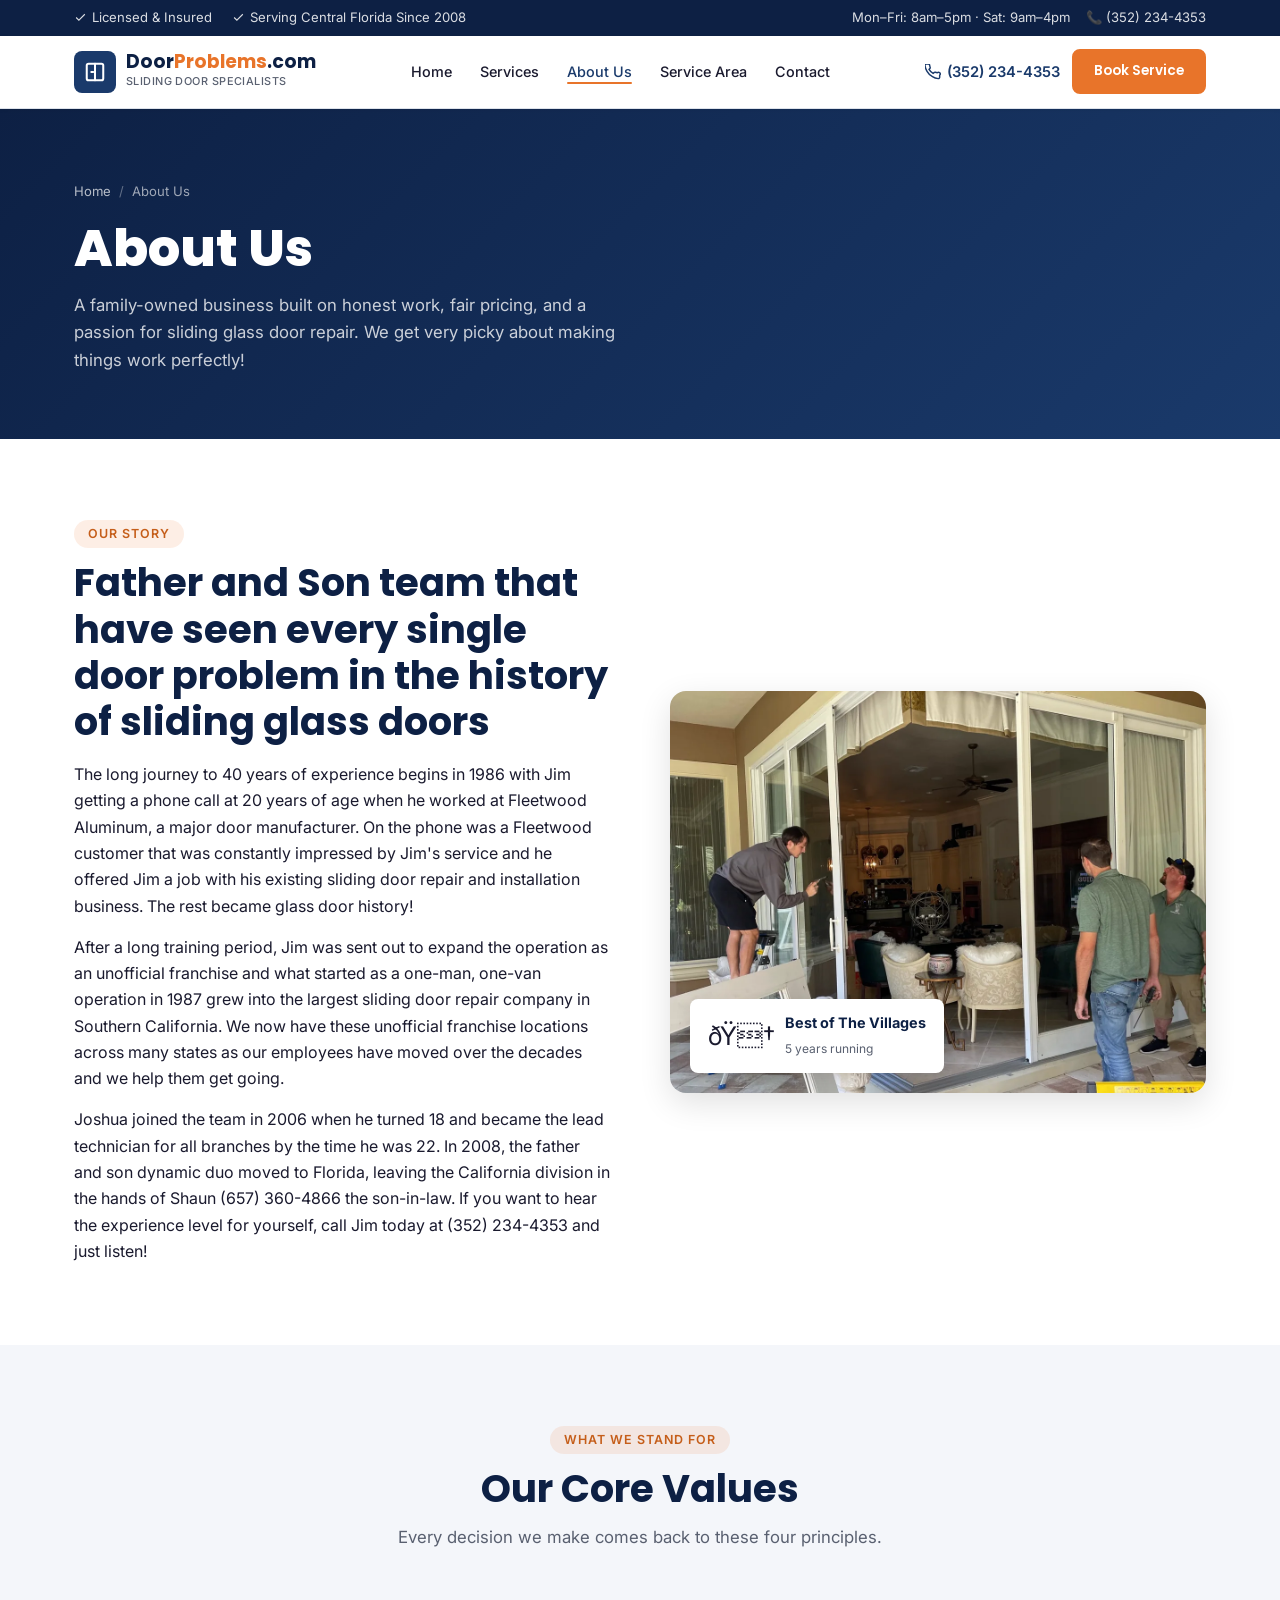
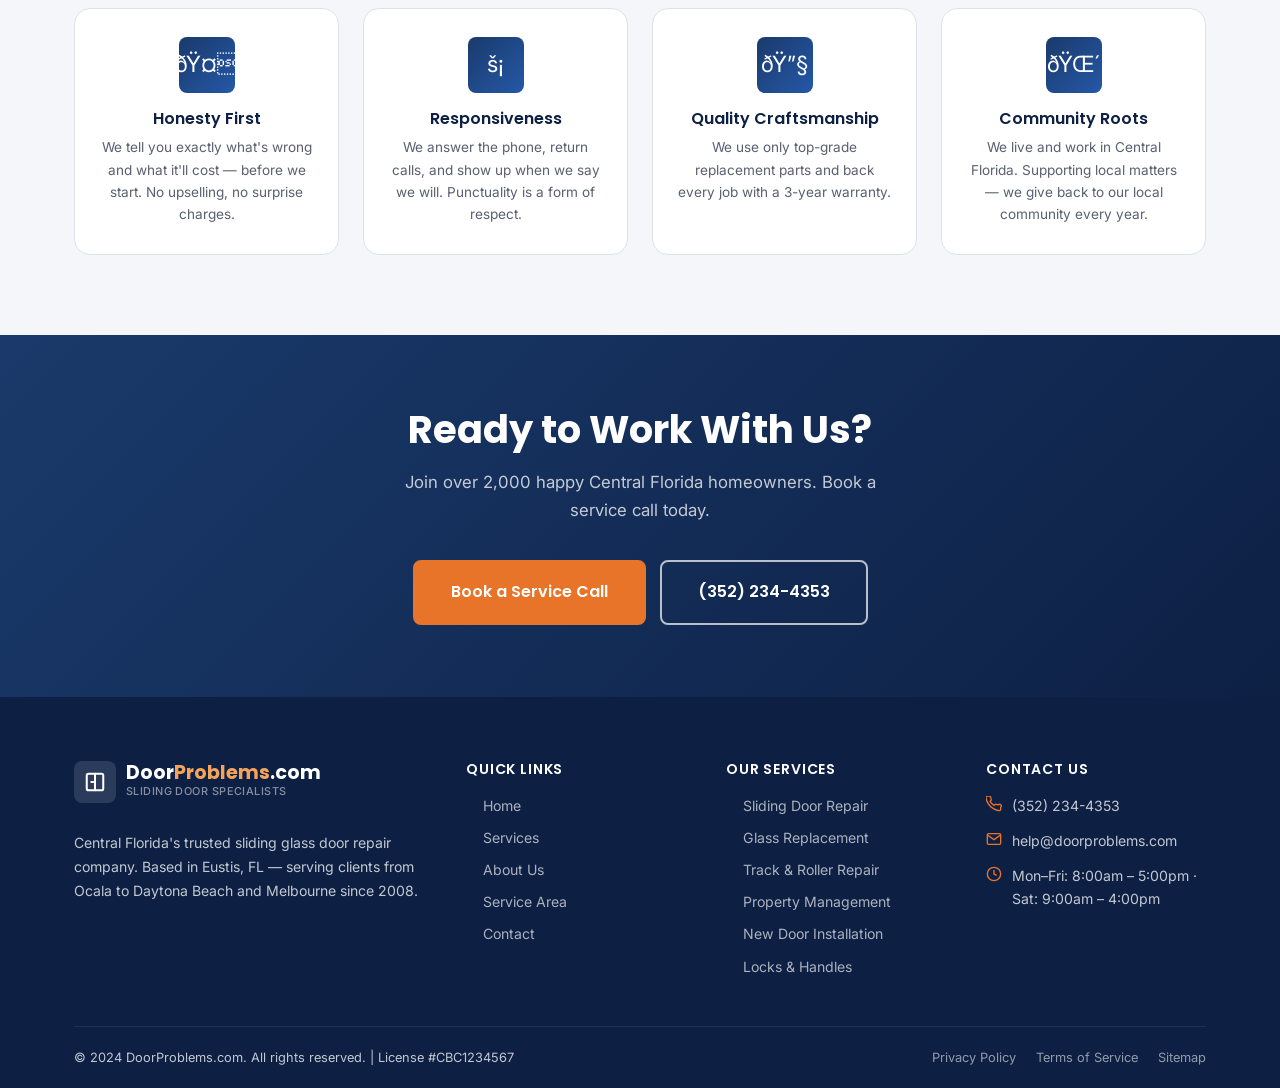
==== commit 5a885a5b: "Restore phone emoji garbled by earlier encoding fix Co-Authored-By: Claude Sonnet 4.6 <noreply@anthr" ====
--- a/about.html
+++ b/about.html
@@ -103,7 +103,7 @@
       </div>
       <div class="top-bar-right">
         <span>Mon&#x2013;Fri: 8am&#x2013;5pm &middot; Sat: 9am&#x2013;4pm</span>
-        <a href="tel:3522344353">ðŸ“ž (352) 234-4353</a>
+        <a href="tel:3522344353">📞 (352) 234-4353</a>
       </div>
     </div>
   </div>
@@ -144,7 +144,7 @@
       <a href="about.html">About Us</a>
       <a href="service-area.html">Service Area</a>
       <a href="contact.html">Contact</a>
-      <a href="tel:3522344353" class="mobile-phone">ðŸ“ž (352) 234-4353</a>
+      <a href="tel:3522344353" class="mobile-phone"> (352) 234-4353</a>
       <a href="contact.html#booking" class="mobile-book">ðŸ“… Book Service</a>
     </div>
   </nav>
@@ -297,7 +297,7 @@
   </footer>
 
   <div class="sticky-call-bar">
-    <a href="tel:3522344353" class="sticky-call">ðŸ“ž Call Now</a>
+    <a href="tel:3522344353" class="sticky-call"> Call Now</a>
     <a href="contact.html#booking" class="sticky-book">ðŸ“… Book Online</a>
   </div>
 
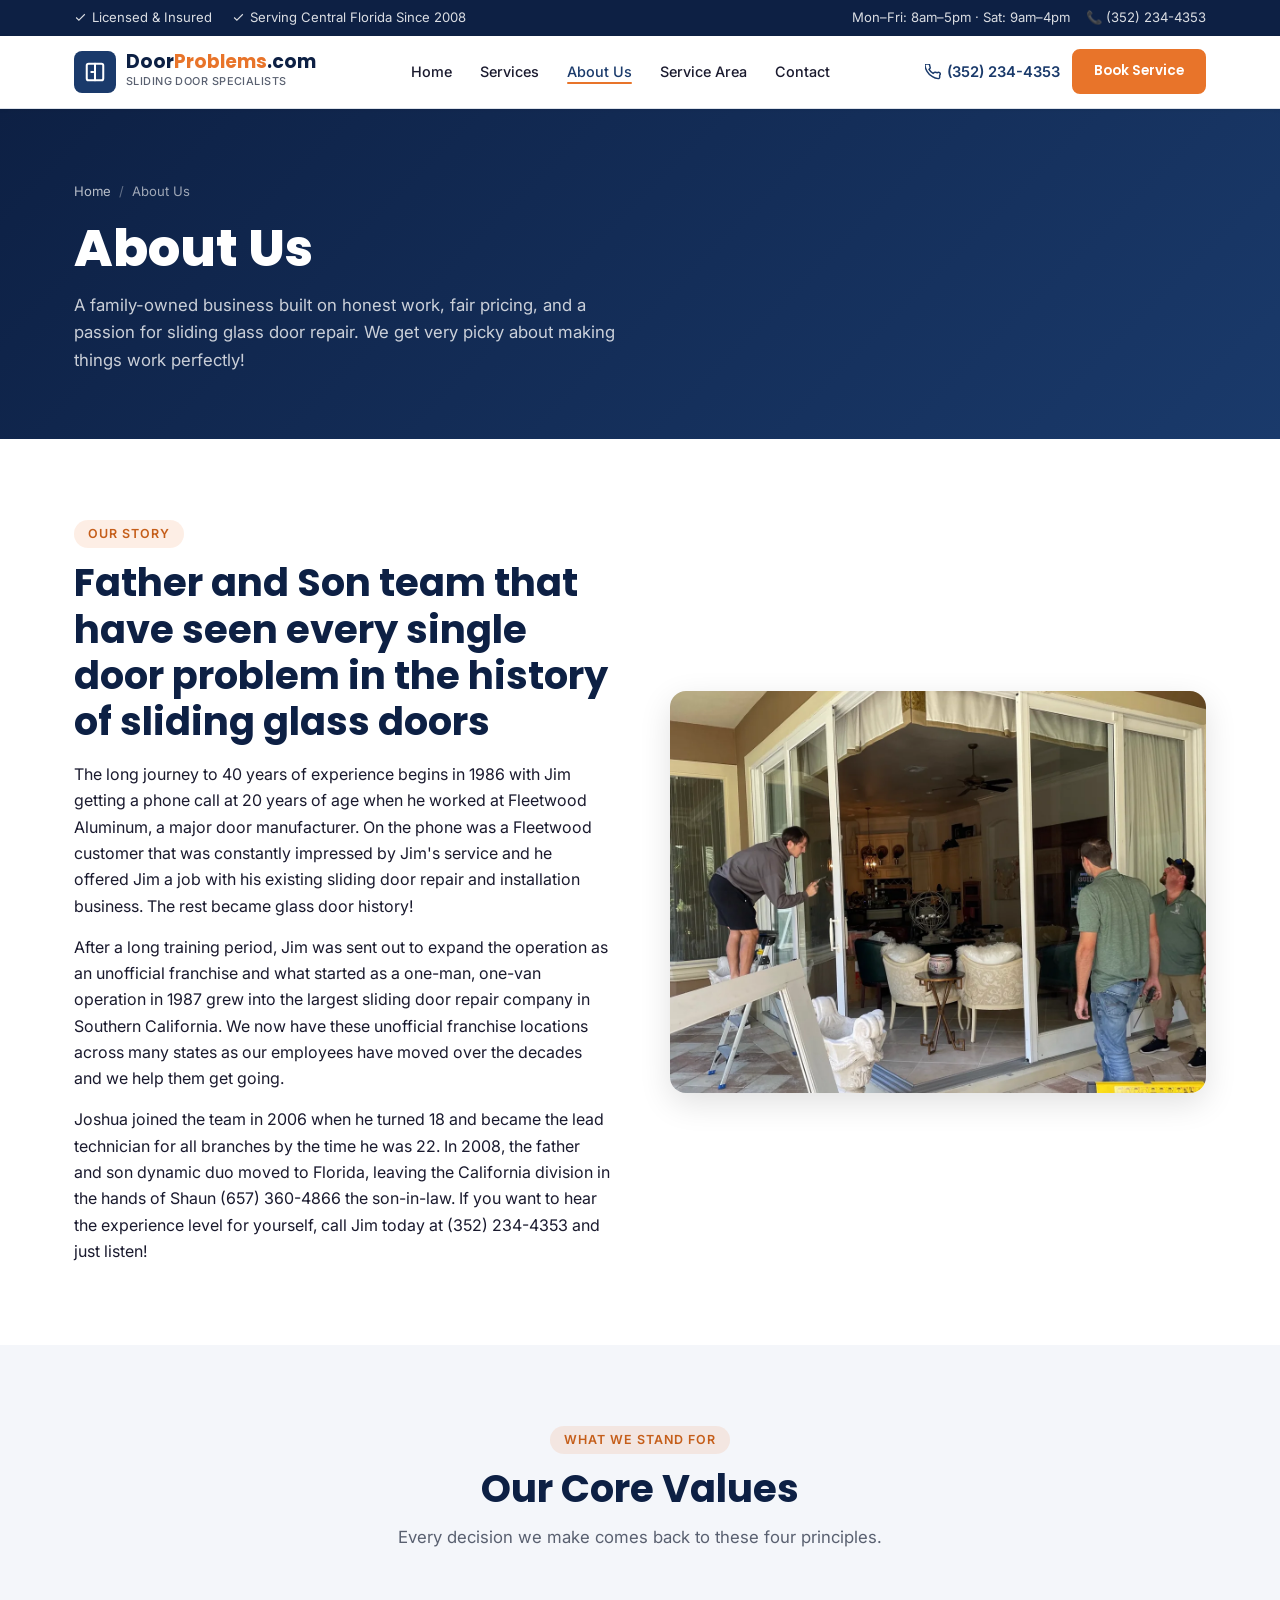
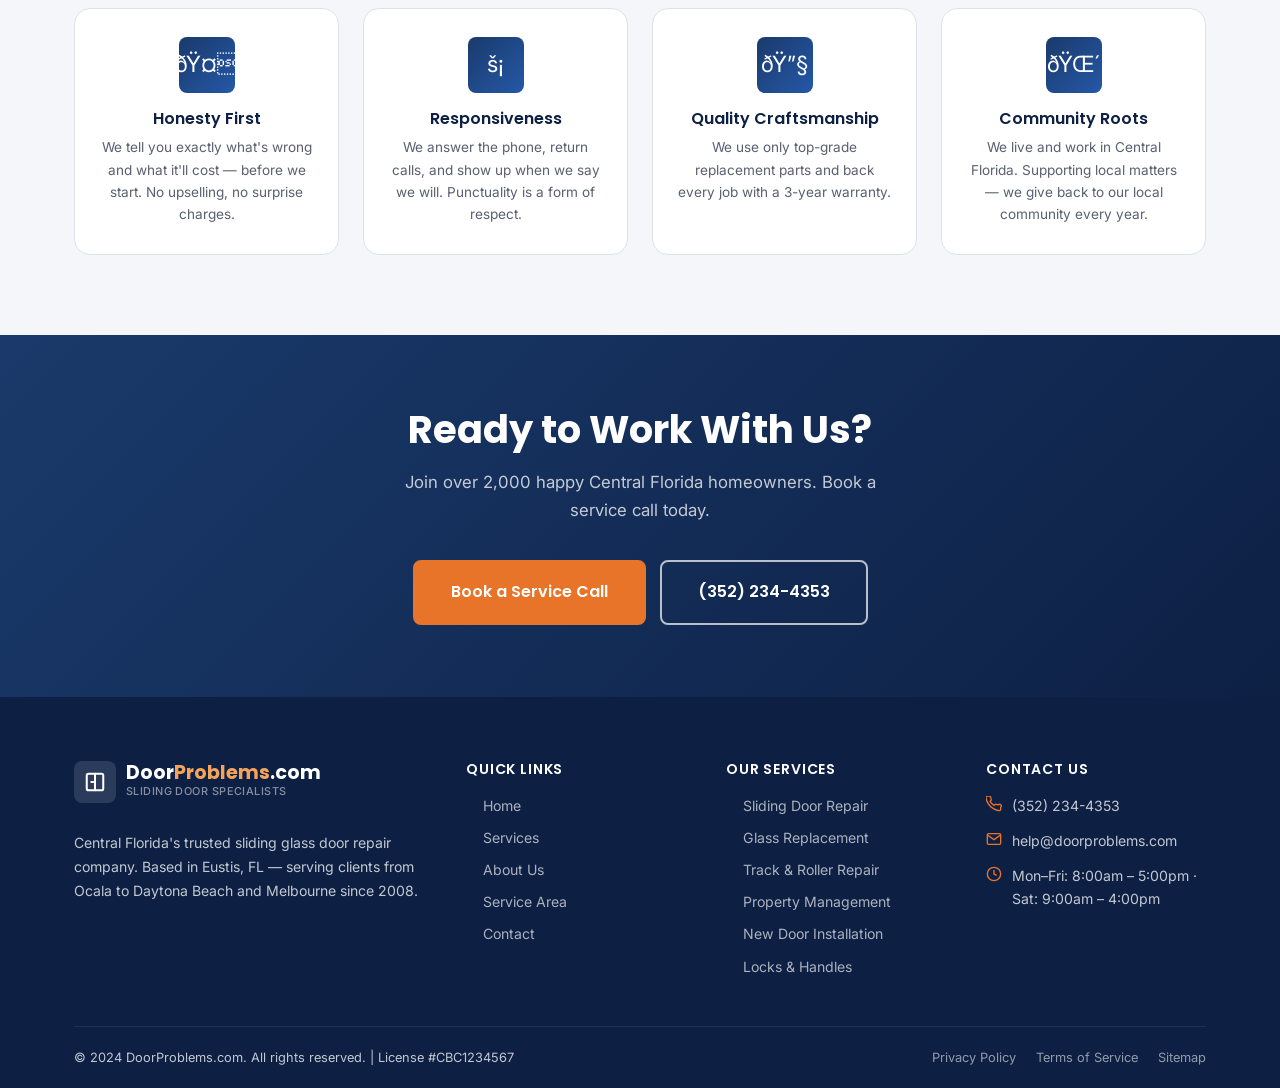
==== commit be1322bf: "Remove fake 'Best of The Villages' badge from about page Co-Authored-By: Claude Sonnet 4.6 <noreply@" ====
--- a/about.html
+++ b/about.html
@@ -175,13 +175,7 @@
         </div>
         <div class="why-img-wrap">
           <img src="images/about-us-pic-02.webp" alt="Jim and Joshua — DoorProblems.com Sliding Door Specialists">
-          <div class="why-img-badge">
-            <div class="why-img-badge-icon">ðŸ†</div>
-            <div>
-              <strong>Best of The Villages</strong>
-              <span>5 years running</span>
-            </div>
-          </div>
+        </div>
         </div>
       </div>
     </div>
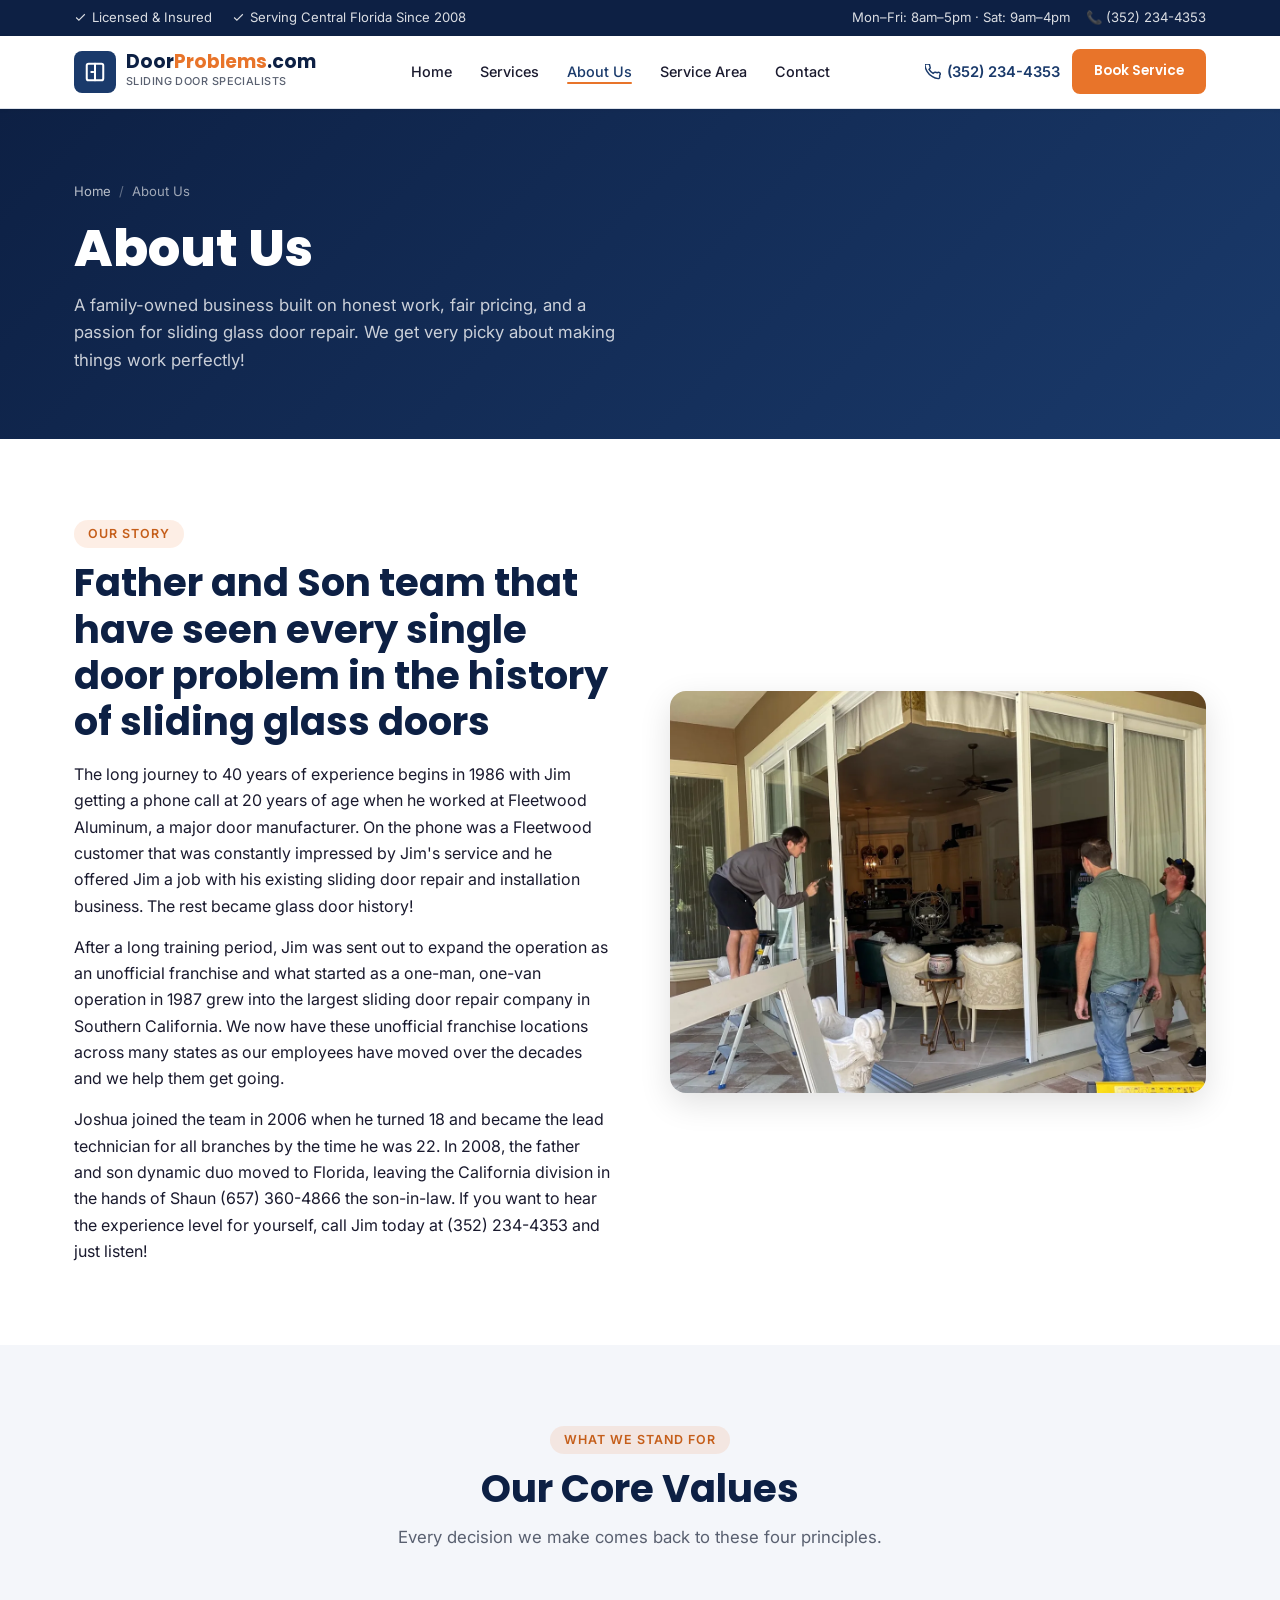
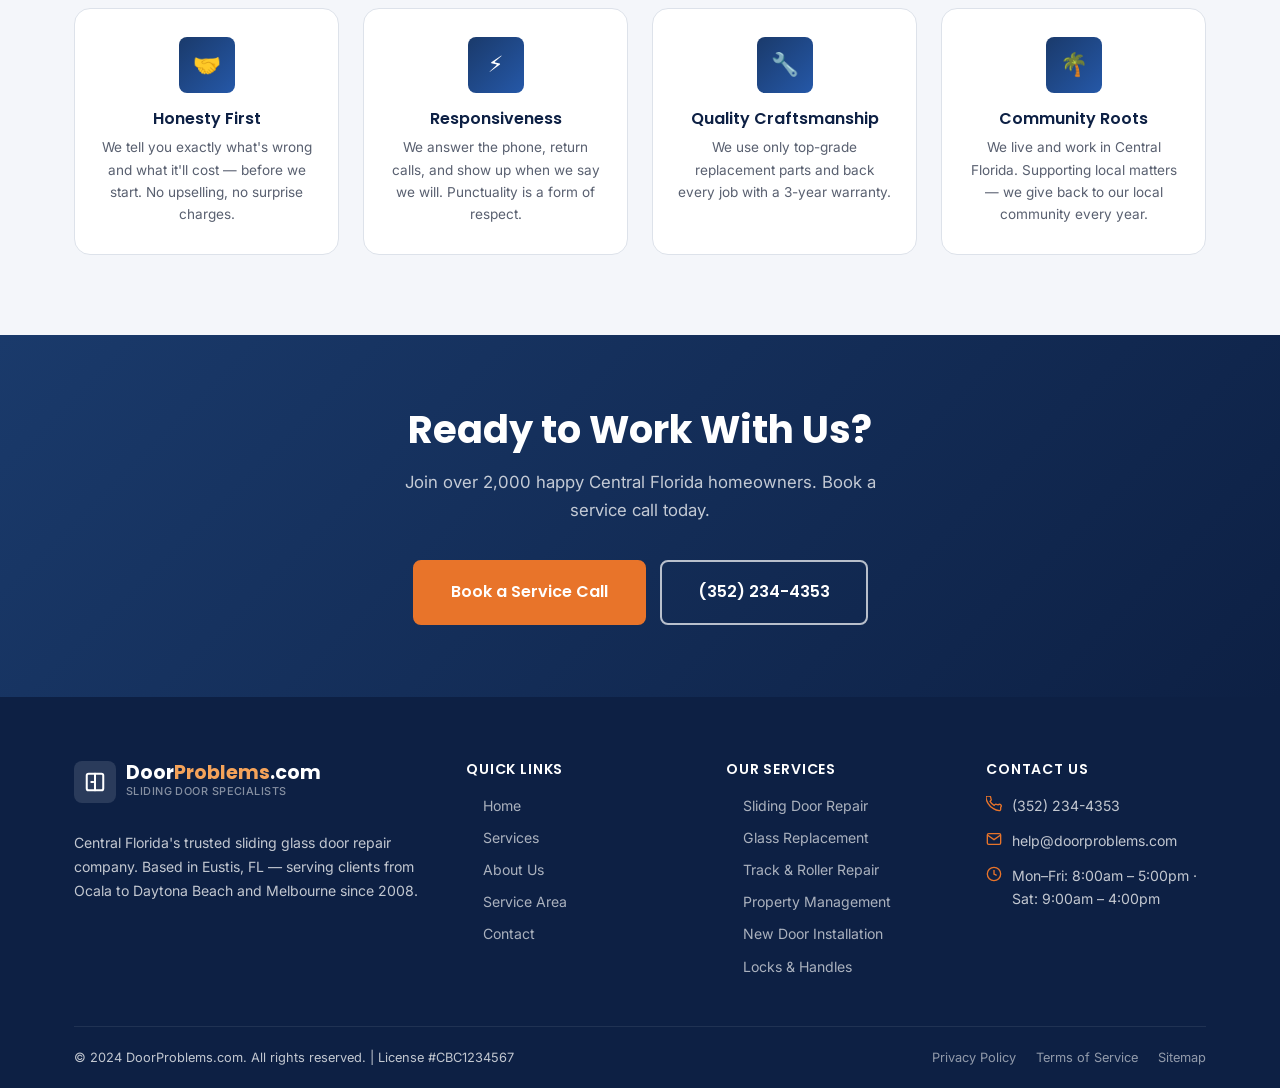
==== commit 62bfa646: "Fix all garbled emojis site-wide Root cause: an early encoding-fix script read UTF-8 files as Window" ====
--- a/about.html
+++ b/about.html
@@ -84,7 +84,7 @@
     ]
   }
   </script>
-  <link rel="icon" href="data:image/svg+xml,<svg xmlns='http://www.w3.org/2000/svg' viewBox='0 0 100 100'><text y='.9em' font-size='90'>ðŸšª</text></svg>">
+  <link rel="icon" href="data:image/svg+xml,<svg xmlns='http://www.w3.org/2000/svg' viewBox='0 0 100 100'><text y='.9em' font-size='90'>🚪</text></svg>">
 </head>
 <body>
 
@@ -144,8 +144,8 @@
       <a href="about.html">About Us</a>
       <a href="service-area.html">Service Area</a>
       <a href="contact.html">Contact</a>
-      <a href="tel:3522344353" class="mobile-phone"> (352) 234-4353</a>
-      <a href="contact.html#booking" class="mobile-book">ðŸ“… Book Service</a>
+      <a href="tel:3522344353" class="mobile-phone">📞 (352) 234-4353</a>
+      <a href="contact.html#booking" class="mobile-book">📅 Book Service</a>
     </div>
   </nav>
 
@@ -191,22 +191,22 @@
       </div>
       <div class="values-grid">
         <div class="value-card">
-          <div class="value-card-icon">ðŸ¤</div>
+          <div class="value-card-icon">🤝</div>
           <h3>Honesty First</h3>
           <p>We tell you exactly what's wrong and what it'll cost — before we start. No upselling, no surprise charges.</p>
         </div>
         <div class="value-card">
-          <div class="value-card-icon">š¡</div>
+          <div class="value-card-icon">⚡</div>
           <h3>Responsiveness</h3>
           <p>We answer the phone, return calls, and show up when we say we will. Punctuality is a form of respect.</p>
         </div>
         <div class="value-card">
-          <div class="value-card-icon">ðŸ”§</div>
+          <div class="value-card-icon">🔧</div>
           <h3>Quality Craftsmanship</h3>
           <p>We use only top-grade replacement parts and back every job with a 3-year warranty.</p>
         </div>
         <div class="value-card">
-          <div class="value-card-icon">ðŸŒ´</div>
+          <div class="value-card-icon">🌴</div>
           <h3>Community Roots</h3>
           <p>We live and work in Central Florida. Supporting local matters — we give back to our local community every year.</p>
         </div>
@@ -292,7 +292,7 @@
 
   <div class="sticky-call-bar">
     <a href="tel:3522344353" class="sticky-call"> Call Now</a>
-    <a href="contact.html#booking" class="sticky-book">ðŸ“… Book Online</a>
+    <a href="contact.html#booking" class="sticky-book">📅 Book Online</a>
   </div>
 
   <script src="js/main.js"></script>
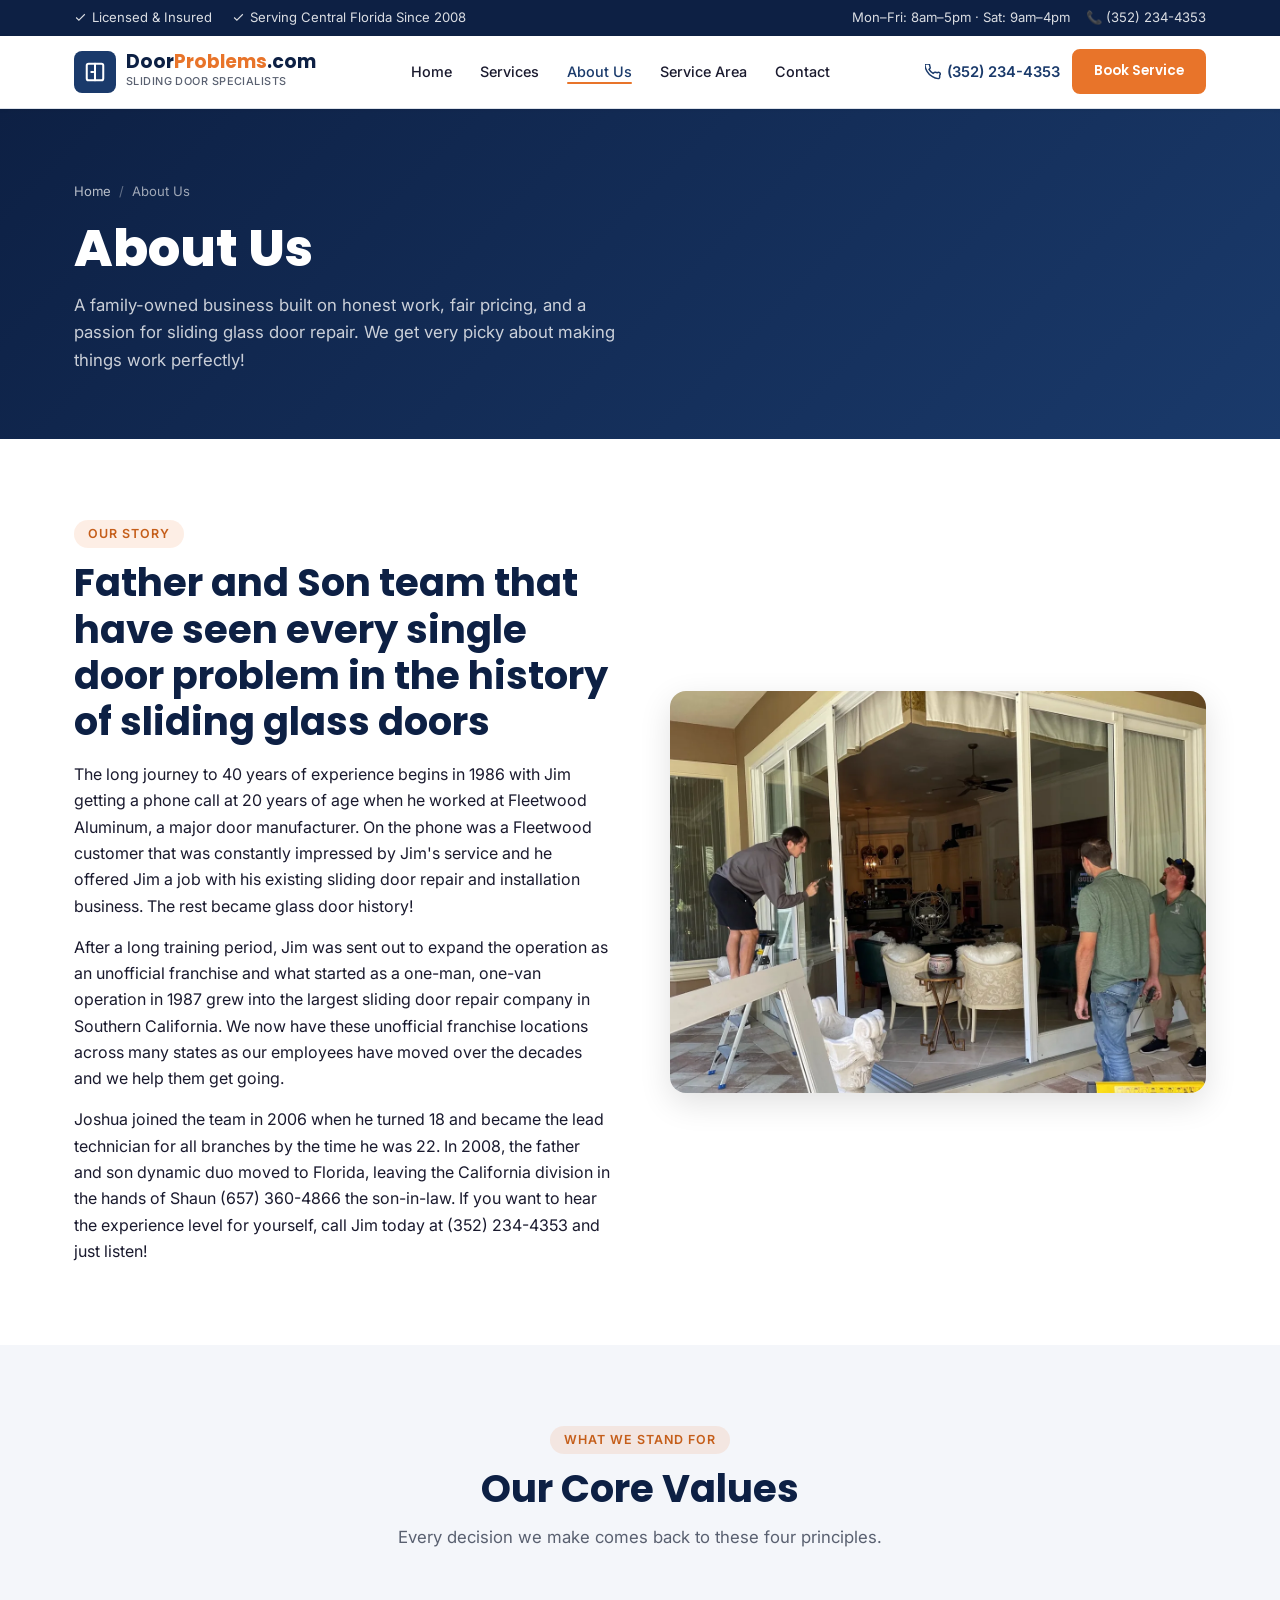
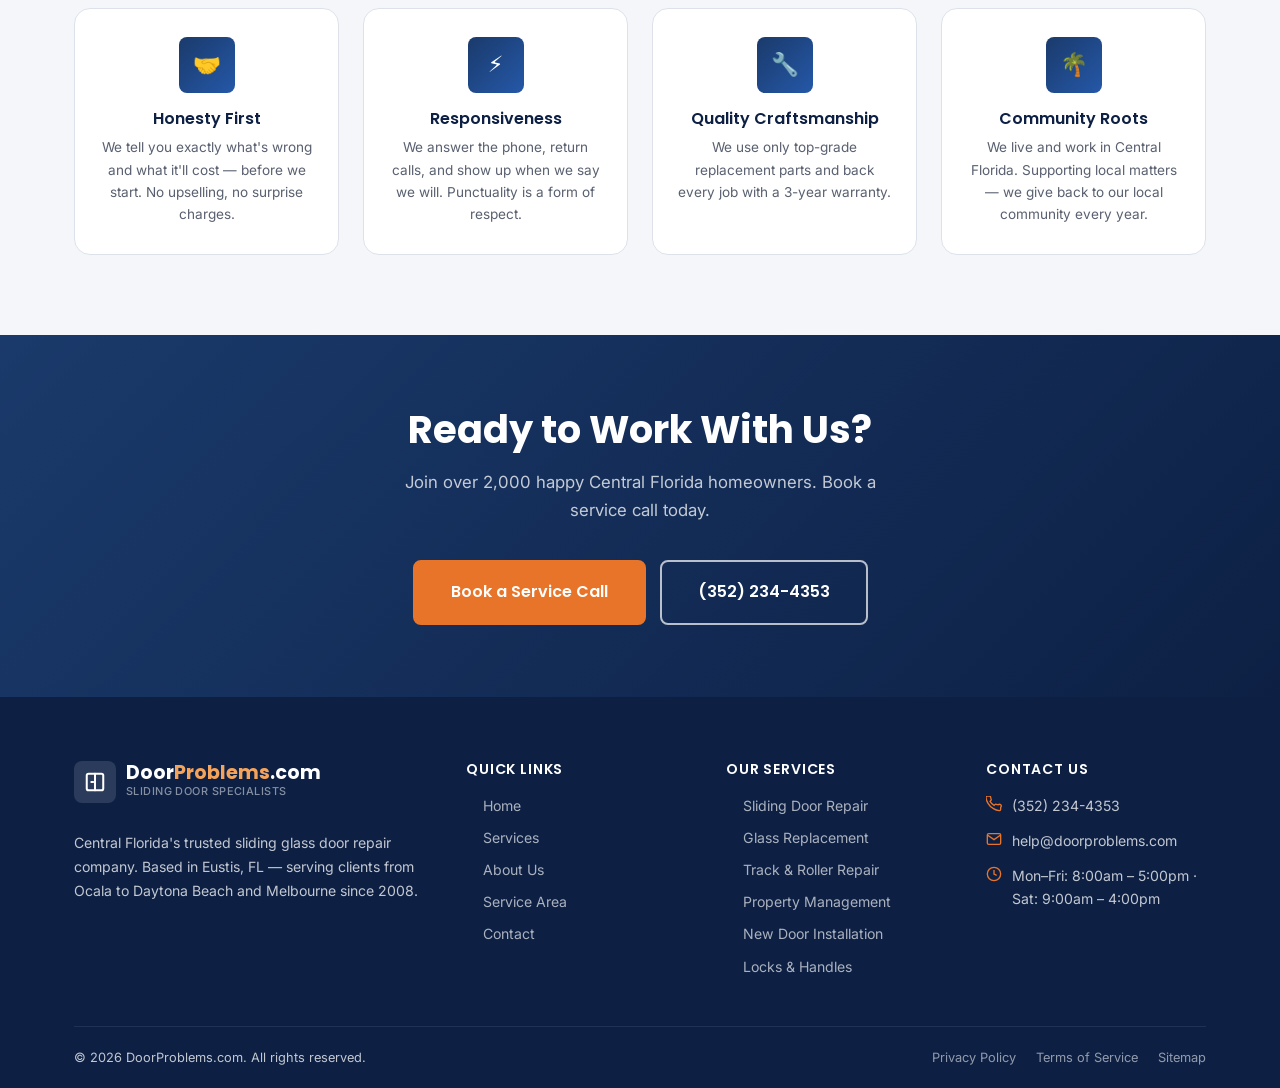
==== commit 075fbe1b: "Pre-launch cleanup: remove testimonials, fix year, strip license, add Sat hours - Delete testimonial" ====
--- a/about.html
+++ b/about.html
@@ -1,4 +1,4 @@
-﻿<!DOCTYPE html>
+<!DOCTYPE html>
 <html lang="en">
 <head>
   <meta charset="UTF-8">
@@ -280,7 +280,7 @@
         </div>
       </div>
       <div class="footer-bottom">
-        <span>&copy; 2024 DoorProblems.com. All rights reserved. | License #CBC1234567</span>
+        <span>&copy; 2026 DoorProblems.com. All rights reserved.</span>
         <div class="footer-bottom-links">
           <a href="#">Privacy Policy</a>
           <a href="#">Terms of Service</a>
